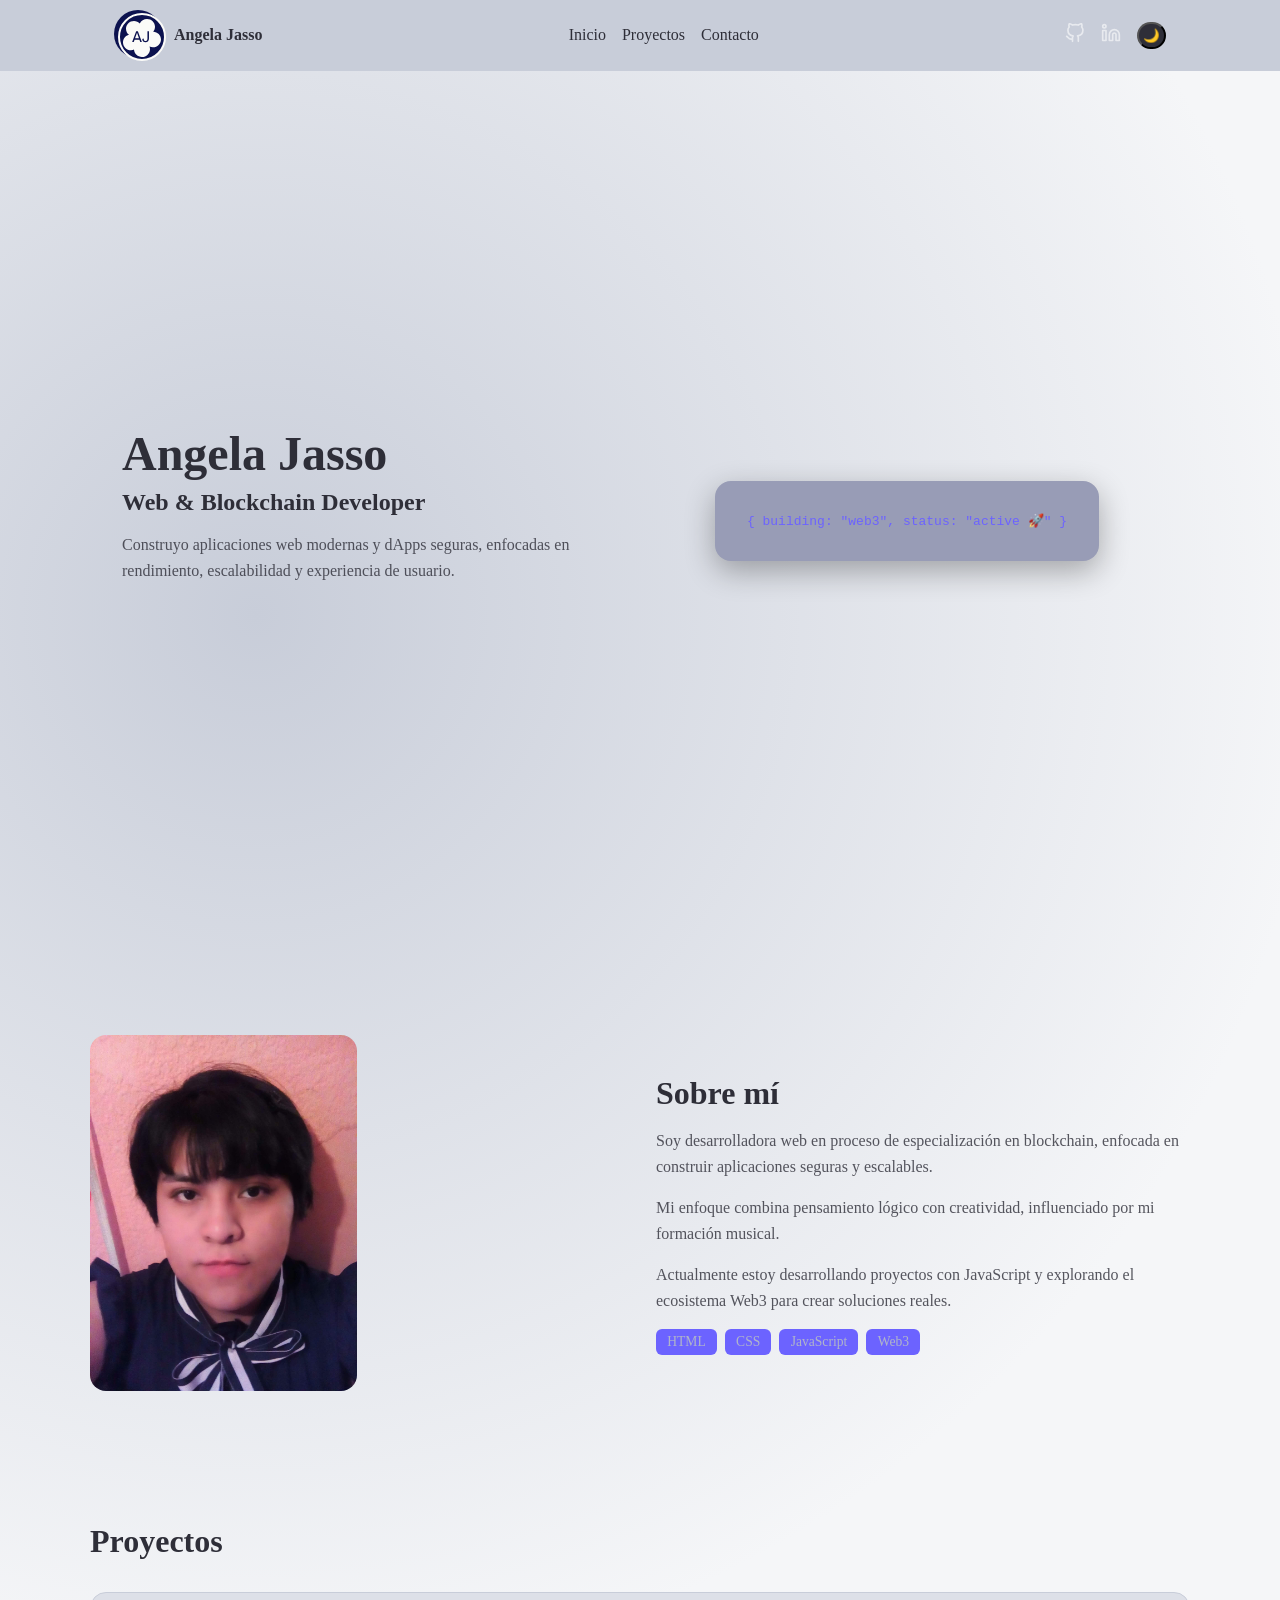
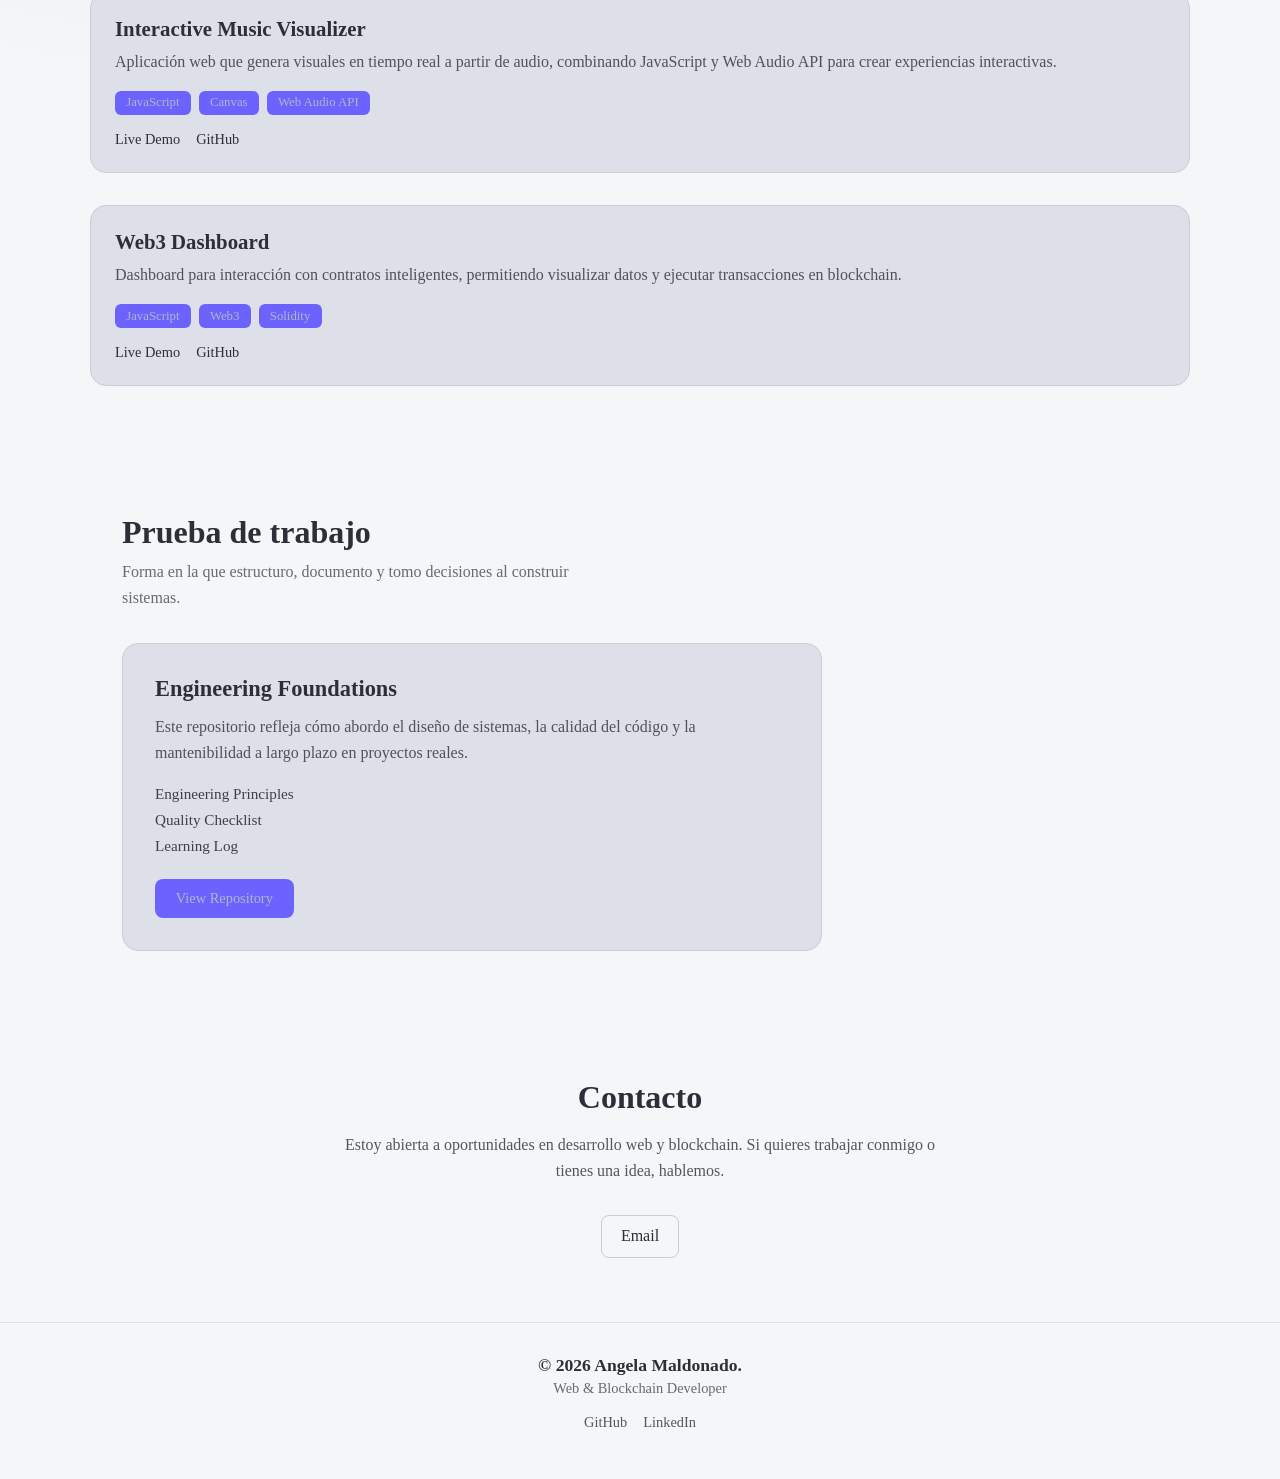
==== index.html @ 8ff46e89 "feat: add color palette, semantic tokens and dark mode support" ====
<!doctype html>
<html lang="es">
  <head>
    <meta charset="UTF-8" />
    <meta name="viewport" content="width=device-width, initial-scale=1.0" />

    <!-- Primary SEO -->
    <title>Angela Jasso — Software Developer</title>
    <meta
      name="description"
      content="Angela Jasso is a Software Developer focused on scalable systems, clean architecture, and maintainable web applications."
    />
    <meta name="author" content="Angela Jasso" />
    <meta name="robots" content="index, follow" />

    <!-- Open Graph -->
    <meta property="og:type" content="website" />
    <meta property="og:title" content="Angela Jasso — Software Developer" />
    <meta
      property="og:description"
      content="Building scalable digital infrastructure with architectural precision."
    />
    <meta property="og:image" content="./assets/preview.png" />

    <link
      rel="icon"
      type="image/svg+xml"
      href="./assets/images/logos/logo.svg"
    />

    <link rel="stylesheet" href="./assets/css/main.css" />
  </head>

  <body>
    <!-- <a href="#main-content" class="skip-link">
      Saltar al contenido principal
    </a> -->

    <header class="navbar">
      <div class="container navbar__content">
        <!-- Logo -->
        <div class="navbar__logo">
          <a href="/" aria-label="Homepage">
            <img src="./assets/images/logos/logo.svg" alt="Angela Jasso logo" />
            <span>Angela Jasso</span>
          </a>
        </div>

        <!-- Button -->
        <!-- <button
          class="menu-toggle"
          id="menu-toggle"
          aria-label="Abrir menú de navegación"
          aria-expanded="false"
          aria-controls="main-menu"
        >
          ☰
        </button> -->

        <!-- Navegation -->
        <nav id="main-menu" class="navbar__nav" aria-label="Main navigation">
          <ul class="navbar__list">
            <li><a href="/">Inicio</a></li>
            <li><a href="#projects">Proyectos</a></li>
            <li><a href="#contact">Contacto</a></li>
          </ul>
        </nav>

        <!-- Actions -->
        <div class="navbar__actions">
          <a
            href="https://github.com/angelajasso/"
            aria-label="Visitar perfil de GitHub de Angela Jasso"
            class="navbar__icon"
          >
            <img src="./assets/images/icons/github.svg" alt="GitHub" />
          </a>
          <a
            href="https://www.linkedin.com/in/angelajasso/"
            aria-label="Visitar perfil de LinkedIn de Angela Jasso"
            class="navbar__icon"
          >
            <img src="./assets/images/icons/linkedin.svg" alt="LinkedIn" />
          </a>
          <button
            class="navbar__toggle"
            id="toggle-theme"
            aria-label="Cambiar tema"
            aria-pressed="false"
          >
            <span class="toggle__icon">🌙</span>
          </button>
        </div>
      </div>
    </header>

    <main id="main-content">
      <!-- Hero -->
      <section class="hero container">
        <div class="hero__container">
          <!-- IZQUIERDA -->
          <div class="hero__content">
            <h1 class="hero__name">Angela Jasso</h1>

            <h2 class="hero__title">Web & Blockchain Developer</h2>

            <p class="hero__description">
              Construyo aplicaciones web modernas y dApps seguras, enfocadas en
              rendimiento, escalabilidad y experiencia de usuario.
            </p>
          </div>

          <!-- DERECHA -->
          <div class="hero__visual">
            <div class="hero__card">
              <p class="hero__code">
                { building: "web3", status: "active 🚀" }
              </p>
            </div>
          </div>
        </div>
      </section>

      <section class="about" id="about">
        <div class="about__container">
          <!-- FOTO -->
          <div class="about__image">
            <img
              src="./assets/images/profile/perfil.jpg"
              alt="Angela Maldonado"
            />
          </div>

          <!-- CONTENIDO -->
          <div class="about__content">
            <h2 class="about__title">Sobre mí</h2>

            <p class="about__text">
              Soy desarrolladora web en proceso de especialización en
              blockchain, enfocada en construir aplicaciones seguras y
              escalables.
            </p>

            <p class="about__text">
              Mi enfoque combina pensamiento lógico con creatividad,
              influenciado por mi formación musical.
            </p>

            <p class="about__text">
              Actualmente estoy desarrollando proyectos con JavaScript y
              explorando el ecosistema Web3 para crear soluciones reales.
            </p>

            <div class="about__skills">
              <span>HTML</span>
              <span>CSS</span>
              <span>JavaScript</span>
              <span>Web3</span>
            </div>
          </div>
        </div>
      </section>

      <section class="projects" id="projects">
        <div class="projects__container">
          <h2 class="projects__title">Proyectos</h2>

          <div class="projects__grid">
            <!-- PROYECTO 1 -->
            <article class="project">
              <div class="project__content">
                <h3 class="project__name">Interactive Music Visualizer</h3>

                <p class="project__description">
                  Aplicación web que genera visuales en tiempo real a partir de
                  audio, combinando JavaScript y Web Audio API para crear
                  experiencias interactivas.
                </p>

                <div class="project__tech">
                  <span>JavaScript</span>
                  <span>Canvas</span>
                  <span>Web Audio API</span>
                </div>

                <div class="project__links">
                  <a href="#" class="project__link">Live Demo</a>
                  <a href="#" class="project__link">GitHub</a>
                </div>
              </div>
            </article>

            <!-- PROYECTO 2 -->
            <article class="project">
              <div class="project__content">
                <h3 class="project__name">Web3 Dashboard</h3>

                <p class="project__description">
                  Dashboard para interacción con contratos inteligentes,
                  permitiendo visualizar datos y ejecutar transacciones en
                  blockchain.
                </p>

                <div class="project__tech">
                  <span>JavaScript</span>
                  <span>Web3</span>
                  <span>Solidity</span>
                </div>

                <div class="project__links">
                  <a href="#" class="project__link">Live Demo</a>
                  <a href="#" class="project__link">GitHub</a>
                </div>
              </div>
            </article>
          </div>
        </div>
      </section>

      <section class="proof container">
        <header>
          <h2>Prueba de trabajo</h2>

          <p>
            Forma en la que estructuro, documento y tomo decisiones al construir
            sistemas.
          </p>
        </header>

        <article class="proof-card">
          <h3>Engineering Foundations</h3>

          <p>
            Este repositorio refleja cómo abordo el diseño de sistemas, la
            calidad del código y la mantenibilidad a largo plazo en proyectos
            reales.
          </p>

          <ul>
            <li>Engineering Principles</li>
            <li>Quality Checklist</li>
            <li>Learning Log</li>
          </ul>

          <div class="proof-links">
            <a href="https://github.com/tu-repo" class="btn">View Repository</a>
          </div>
        </article>
      </section>
      <section class="contact" id="contact">
        <div class="contact__container">
          <h2 class="contact__title">Contacto</h2>

          <p class="contact__text">
            Estoy abierta a oportunidades en desarrollo web y blockchain. Si
            quieres trabajar conmigo o tienes una idea, hablemos.
          </p>

          <div class="contact__links">
            <a href="mailto:tuemail@email.com" class="contact__link"> Email </a>
          </div>
        </div>
      </section>
    </main>

    <footer id="footer" class="footer">
      <div class="container footer__container">
        <!-- Branding -->
        <div class="footer-brand">
          <p class="footer__brand">© 2026 Angela Maldonado.</p>

          <p class="footer__text">Web & Blockchain Developer</p>
        </div>

        <!-- Navigation -->
        <nav aria-label="Footer navigation" class="footer-nav">
          <ul class="footer__links">
            <li>
              <a href="https://github.com/angelajasso/ " class="footer__link"
                >GitHub</a
              >
            </li>
            <li>
              <a
                href="https://www.linkedin.com/in/angelajasso/"
                class="footer__link"
                >LinkedIn</a
              >
            </li>
          </ul>
        </nav>
      </div>
    </footer>
    <script src="./assets/js/main.js"></script>
  </body>
</html>
---- assets/css/main.css ----
@import "./tokens.css";
@import "./reset.css";
@import "./base.css";
@import "./layout.css";
@import "./utilities.css";

@import "./components/navbar.css";
@import "./components/button.css";
@import "./components/project-card.css";
@import "./components/hero.css";
@import "./components/about.css";
@import "./components/proof.css";
@import "./components/contact.css";
@import "./components/footer.css";
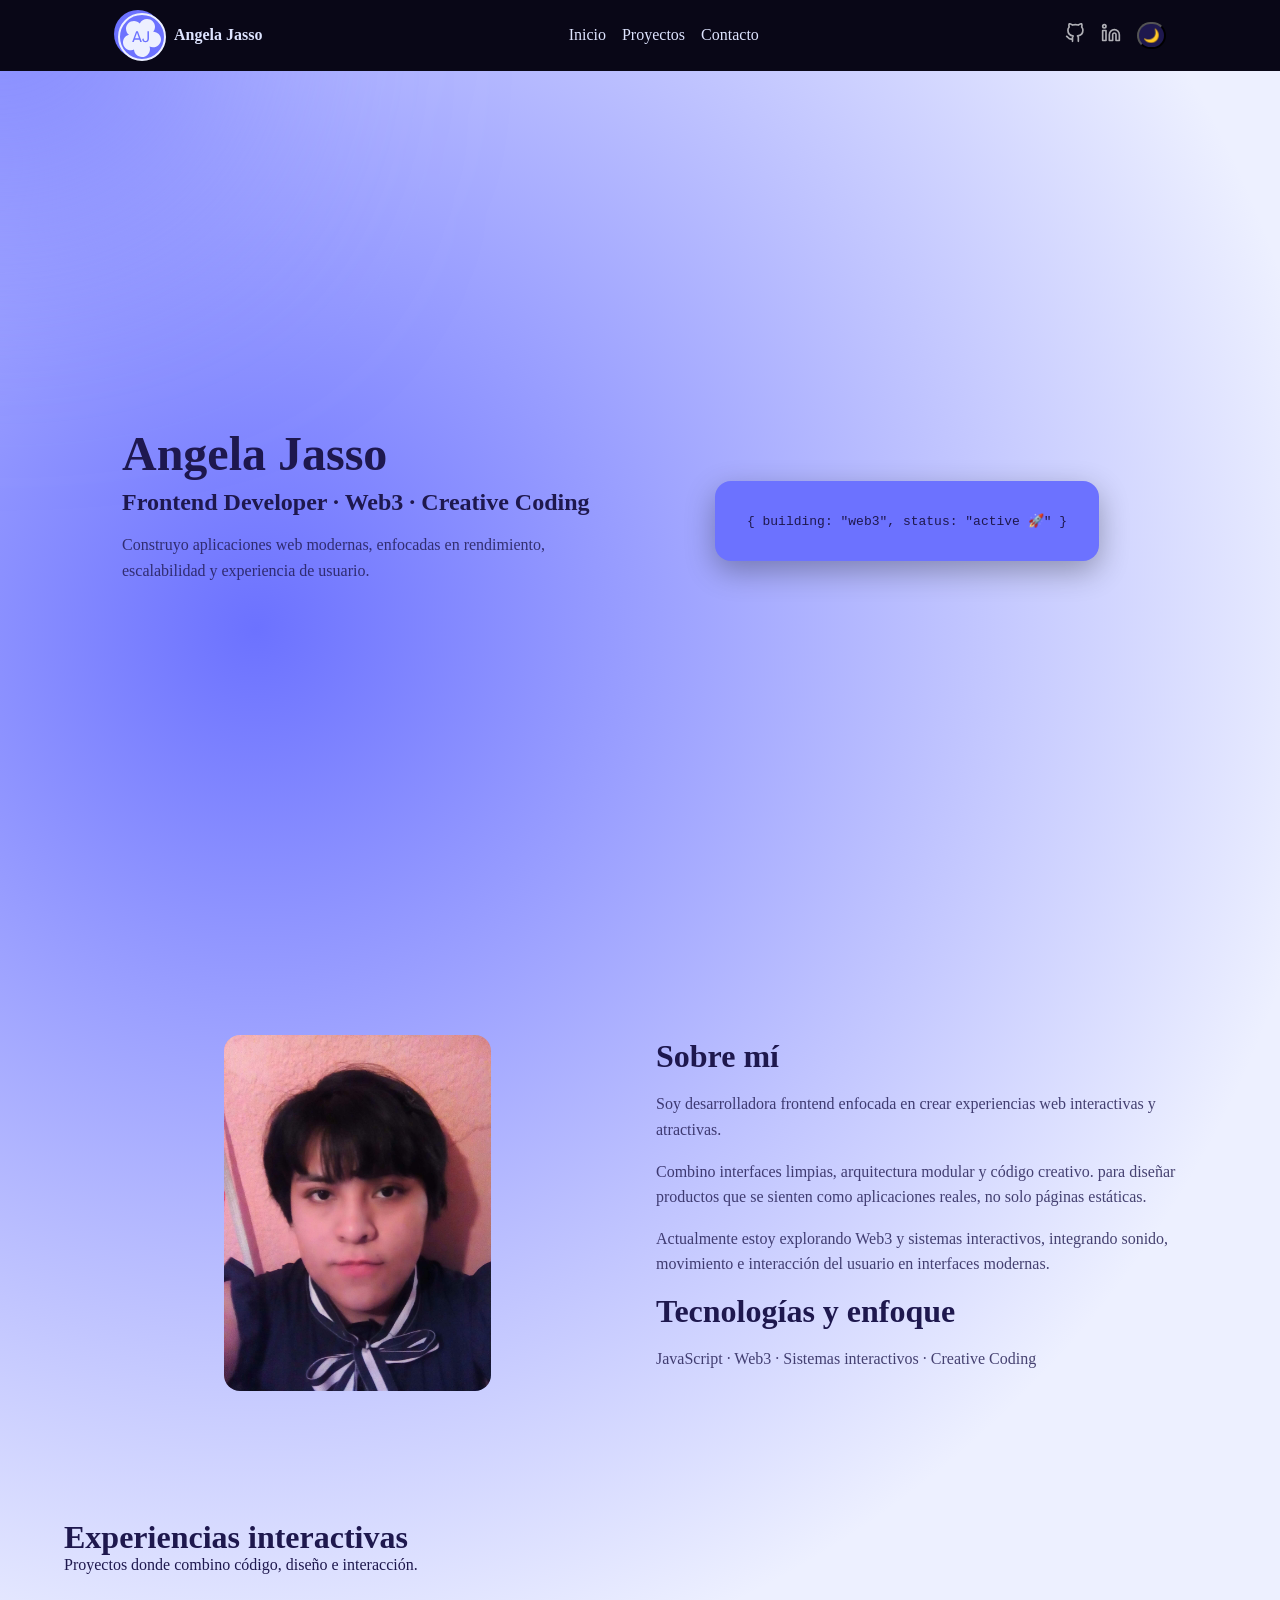
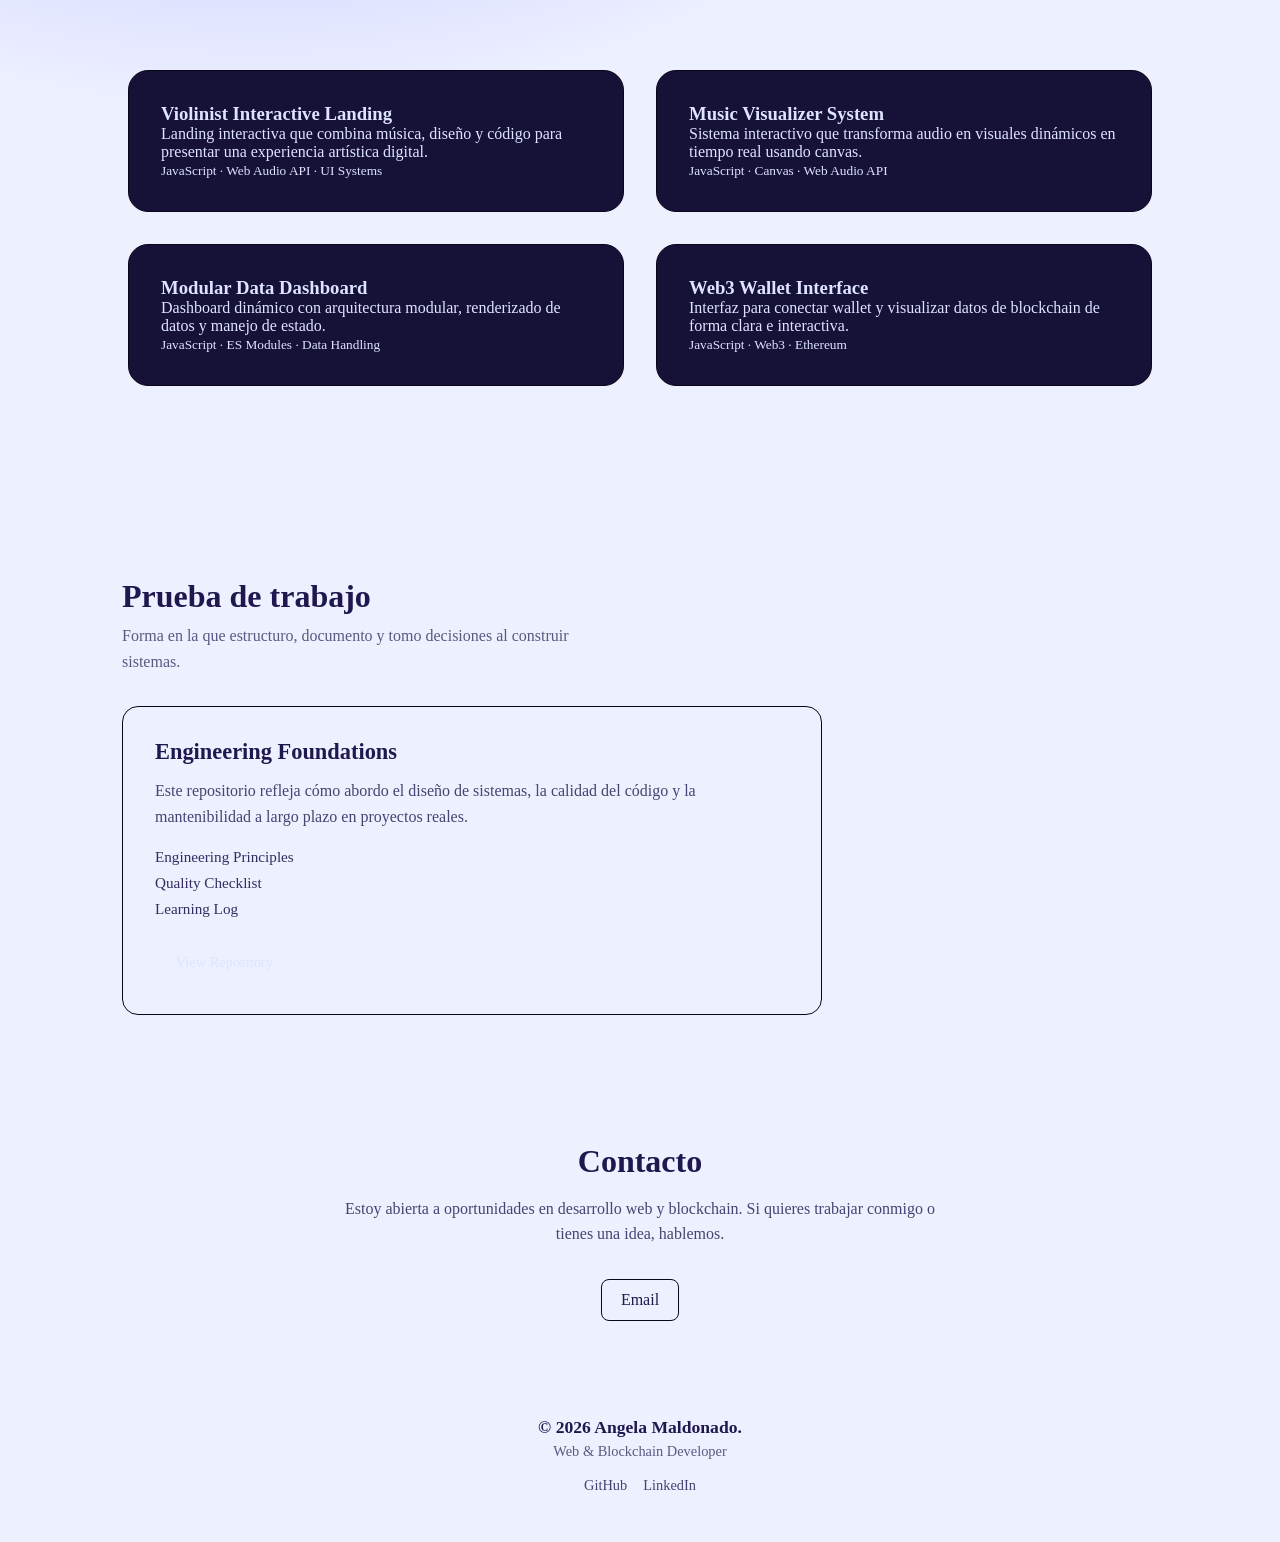
==== commit 20ec9e2d: "feat: enhance landing with animations, theme persistence and deploy-ready setup" ====
--- a/index.html
+++ b/index.html
@@ -32,10 +32,6 @@
   </head>
 
   <body>
-    <!-- <a href="#main-content" class="skip-link">
-      Saltar al contenido principal
-    </a> -->
-
     <header class="navbar">
       <div class="container navbar__content">
         <!-- Logo -->
@@ -45,17 +41,6 @@
             <span>Angela Jasso</span>
           </a>
         </div>
-
-        <!-- Button -->
-        <!-- <button
-          class="menu-toggle"
-          id="menu-toggle"
-          aria-label="Abrir menú de navegación"
-          aria-expanded="false"
-          aria-controls="main-menu"
-        >
-          ☰
-        </button> -->
 
         <!-- Navegation -->
         <nav id="main-menu" class="navbar__nav" aria-label="Main navigation">
@@ -102,11 +87,13 @@
           <div class="hero__content">
             <h1 class="hero__name">Angela Jasso</h1>
 
-            <h2 class="hero__title">Web & Blockchain Developer</h2>
+            <h2 class="hero__title">
+              Frontend Developer · Web3 · Creative Coding
+            </h2>
 
             <p class="hero__description">
-              Construyo aplicaciones web modernas y dApps seguras, enfocadas en
-              rendimiento, escalabilidad y experiencia de usuario.
+              Construyo aplicaciones web modernas, enfocadas en rendimiento,
+              escalabilidad y experiencia de usuario.
             </p>
           </div>
 
@@ -134,88 +121,39 @@
           <!-- CONTENIDO -->
           <div class="about__content">
             <h2 class="about__title">Sobre mí</h2>
-
             <p class="about__text">
-              Soy desarrolladora web en proceso de especialización en
-              blockchain, enfocada en construir aplicaciones seguras y
-              escalables.
+              Soy desarrolladora frontend enfocada en crear experiencias web
+              interactivas y atractivas.
             </p>
 
             <p class="about__text">
-              Mi enfoque combina pensamiento lógico con creatividad,
-              influenciado por mi formación musical.
+              Combino interfaces limpias, arquitectura modular y código
+              creativo. para diseñar productos que se sienten como aplicaciones
+              reales, no solo páginas estáticas.
             </p>
 
             <p class="about__text">
-              Actualmente estoy desarrollando proyectos con JavaScript y
-              explorando el ecosistema Web3 para crear soluciones reales.
-            </p>
-
-            <div class="about__skills">
-              <span>HTML</span>
-              <span>CSS</span>
-              <span>JavaScript</span>
-              <span>Web3</span>
-            </div>
-          </div>
-        </div>
-      </section>
-
-      <section class="projects" id="projects">
-        <div class="projects__container">
-          <h2 class="projects__title">Proyectos</h2>
-
-          <div class="projects__grid">
-            <!-- PROYECTO 1 -->
-            <article class="project">
-              <div class="project__content">
-                <h3 class="project__name">Interactive Music Visualizer</h3>
-
-                <p class="project__description">
-                  Aplicación web que genera visuales en tiempo real a partir de
-                  audio, combinando JavaScript y Web Audio API para crear
-                  experiencias interactivas.
-                </p>
-
-                <div class="project__tech">
-                  <span>JavaScript</span>
-                  <span>Canvas</span>
-                  <span>Web Audio API</span>
-                </div>
-
-                <div class="project__links">
-                  <a href="#" class="project__link">Live Demo</a>
-                  <a href="#" class="project__link">GitHub</a>
-                </div>
-              </div>
-            </article>
-
-            <!-- PROYECTO 2 -->
-            <article class="project">
-              <div class="project__content">
-                <h3 class="project__name">Web3 Dashboard</h3>
-
-                <p class="project__description">
-                  Dashboard para interacción con contratos inteligentes,
-                  permitiendo visualizar datos y ejecutar transacciones en
-                  blockchain.
-                </p>
-
-                <div class="project__tech">
-                  <span>JavaScript</span>
-                  <span>Web3</span>
-                  <span>Solidity</span>
-                </div>
-
-                <div class="project__links">
-                  <a href="#" class="project__link">Live Demo</a>
-                  <a href="#" class="project__link">GitHub</a>
-                </div>
-              </div>
-            </article>
-          </div>
-        </div>
-      </section>
+              Actualmente estoy explorando Web3 y sistemas interactivos,
+              integrando sonido, movimiento e interacción del usuario en
+              interfaces modernas.
+            </p>
+
+            <section class="stack">
+              <h2 class="about__title">Tecnologías y enfoque</h2>
+              <p class="about__text">JavaScript · Web3 · Sistemas interactivos · Creative Coding</p>
+          </div>
+        </div>
+      </section>
+
+      <!-- 🧊 PROJECTS -->
+      <section class="projects__container">
+        <div class="projects__header">
+          <h2>Experiencias interactivas</h2>
+          <p>Proyectos donde combino código, diseño e interacción.</p>
+        </div>
+
+        <section class="projects" id="projects"></section>
+        </section>
 
       <section class="proof container">
         <header>
@@ -291,6 +229,6 @@
         </nav>
       </div>
     </footer>
-    <script src="./assets/js/main.js"></script>
+    <script type="module" src="./assets/js/app.js"></script>
   </body>
 </html>
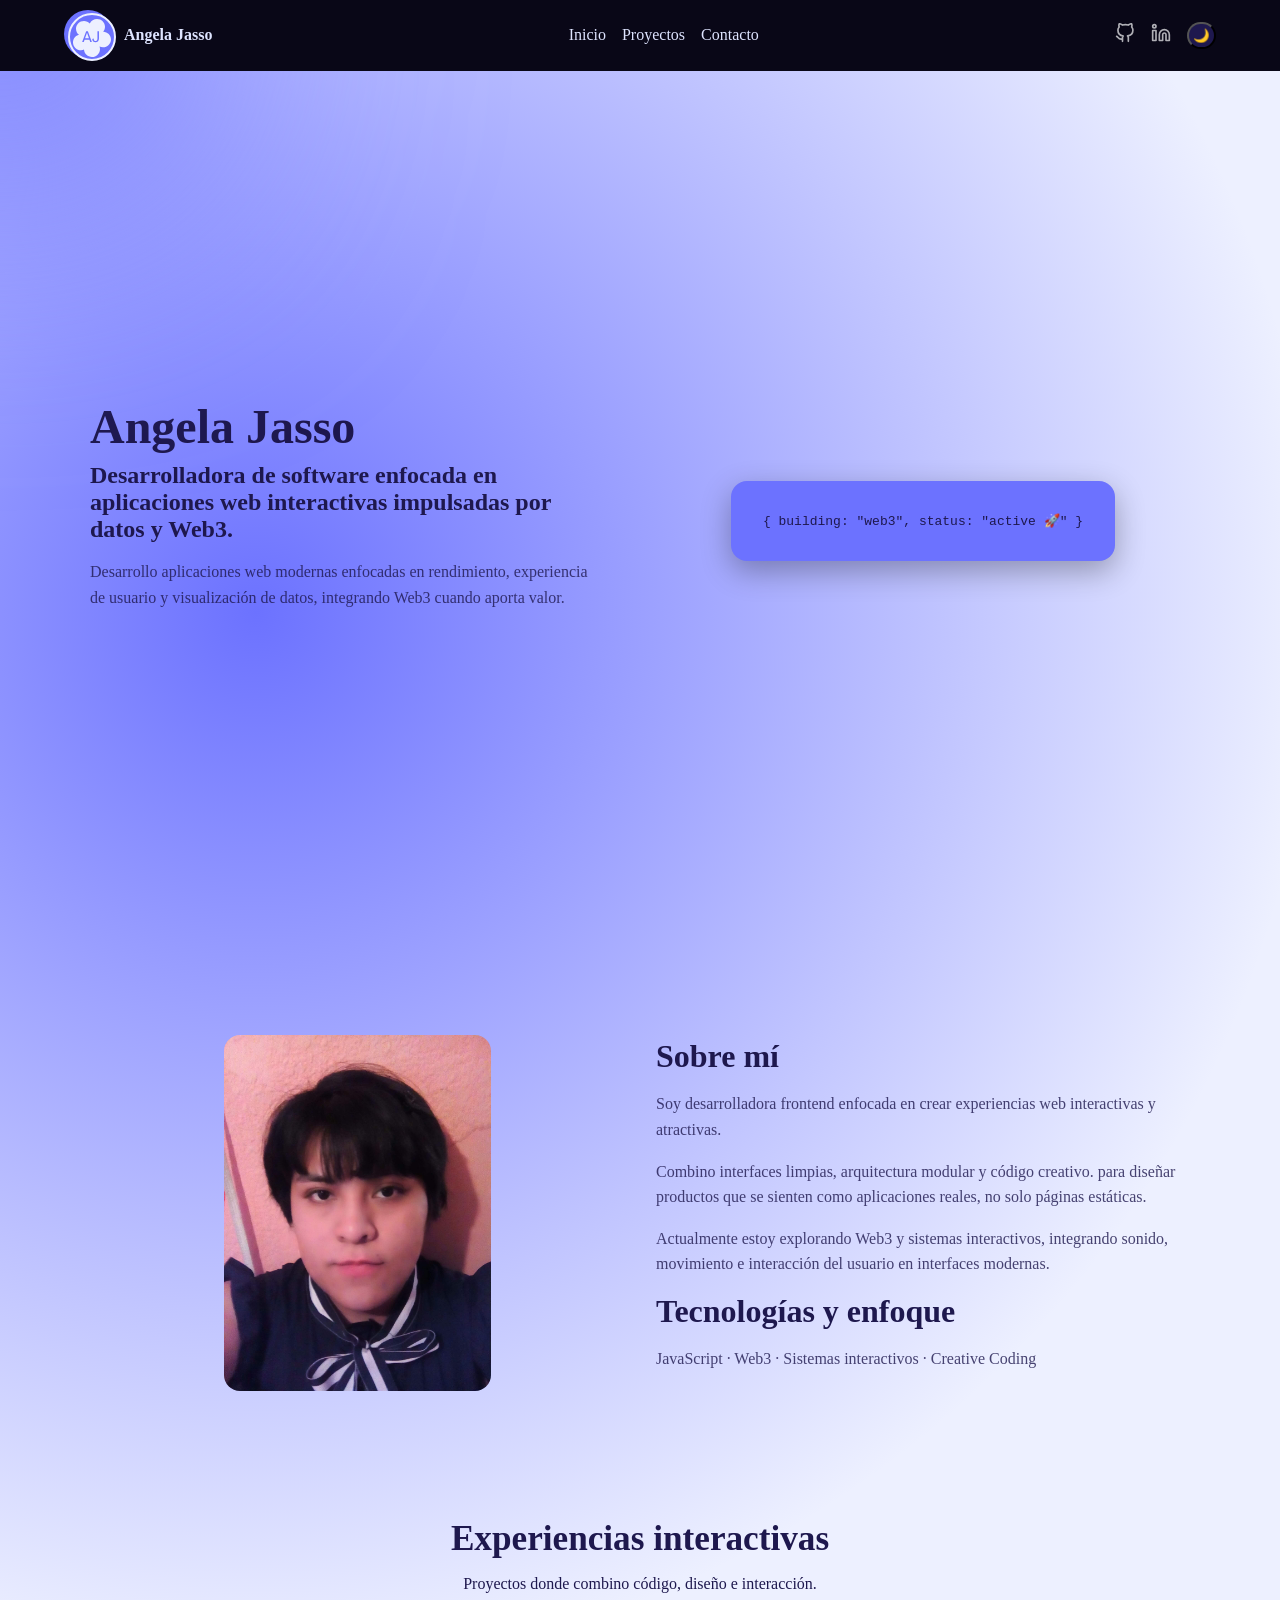
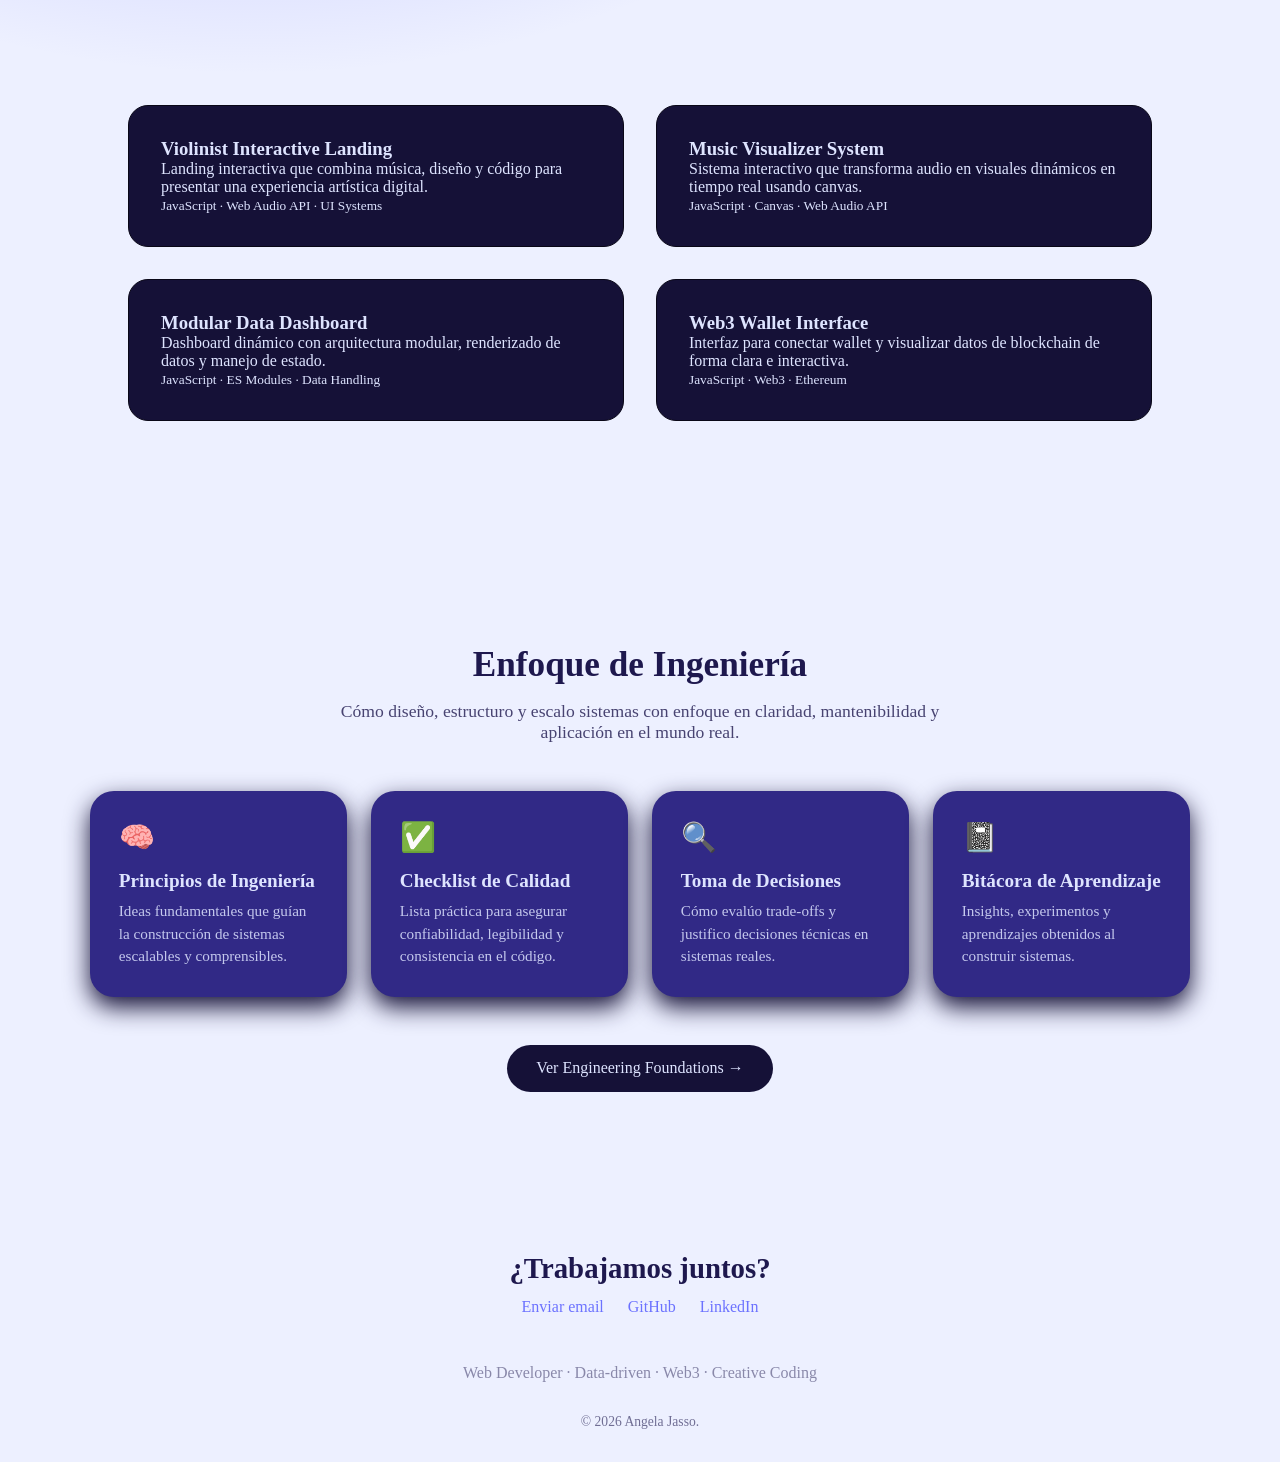
==== commit 22c8a6fd: "feat: update hero content and footer layout" ====
--- a/index.html
+++ b/index.html
@@ -88,12 +88,11 @@
             <h1 class="hero__name">Angela Jasso</h1>
 
             <h2 class="hero__title">
-              Frontend Developer · Web3 · Creative Coding
+              Desarrolladora de software enfocada en aplicaciones web interactivas impulsadas por datos y Web3.
             </h2>
 
             <p class="hero__description">
-              Construyo aplicaciones web modernas, enfocadas en rendimiento,
-              escalabilidad y experiencia de usuario.
+              Desarrollo aplicaciones web modernas enfocadas en rendimiento, experiencia de usuario y visualización de datos, integrando Web3 cuando aporta valor.
             </p>
           </div>
 
@@ -155,62 +154,71 @@
         <section class="projects" id="projects"></section>
         </section>
 
-      <section class="proof container">
-        <header>
-          <h2>Prueba de trabajo</h2>
-
-          <p>
-            Forma en la que estructuro, documento y tomo decisiones al construir
-            sistemas.
-          </p>
-        </header>
-
-        <article class="proof-card">
-          <h3>Engineering Foundations</h3>
-
-          <p>
-            Este repositorio refleja cómo abordo el diseño de sistemas, la
-            calidad del código y la mantenibilidad a largo plazo en proyectos
-            reales.
-          </p>
-
-          <ul>
-            <li>Engineering Principles</li>
-            <li>Quality Checklist</li>
-            <li>Learning Log</li>
-          </ul>
-
-          <div class="proof-links">
-            <a href="https://github.com/tu-repo" class="btn">View Repository</a>
-          </div>
-        </article>
-      </section>
-      <section class="contact" id="contact">
-        <div class="contact__container">
-          <h2 class="contact__title">Contacto</h2>
-
-          <p class="contact__text">
-            Estoy abierta a oportunidades en desarrollo web y blockchain. Si
-            quieres trabajar conmigo o tienes una idea, hablemos.
-          </p>
-
-          <div class="contact__links">
-            <a href="mailto:tuemail@email.com" class="contact__link"> Email </a>
-          </div>
+        <section class="engineering" id="engineering">
+          <div class="engineering__container">
+    
+            <header class="engineering__header">
+              <h2 class="engineering__title">Enfoque de Ingeniería</h2>
+              <p class="engineering__description">
+        Cómo diseño, estructuro y escalo sistemas con enfoque en claridad,
+        mantenibilidad y aplicación en el mundo real.
+              </p>
+            </header>
+
+          <div class="engineering__grid">
+      
+            <a href="https://github.com/#" target="_blank" class="engineering__card">
+            <div class="card__icon">🧠</div>
+              <h3 class="card__title">Principios de Ingeniería</h3>
+              <p class="card__text">
+          Ideas fundamentales que guían la construcción de sistemas escalables y comprensibles.
+              </p>
+            </a>
+
+            <a href="https://github.com/#" target="_blank" class="engineering__card">
+              <div class="card__icon">✅</div>
+                <h3 class="card__title">Checklist de Calidad</h3>
+                <p class="card__text">
+          Lista práctica para asegurar confiabilidad, legibilidad y consistencia en el código.
+                </p>
+            </a>
+
+            <a href="https://github.com/#" target="_blank" class="engineering__card">
+              <div class="card__icon">🔍</div>
+                <h3 class="card__title">Toma de Decisiones</h3>
+                <p class="card__text">
+          Cómo evalúo trade-offs y justifico decisiones técnicas en sistemas reales.
+                </p>
+            </a>
+
+            <a href="https://github.com/#" target="_blank" class="engineering__card">
+              <div class="card__icon">📓</div>
+                <h3 class="card__title">Bitácora de Aprendizaje</h3>
+                <p class="card__text">
+          Insights, experimentos y aprendizajes obtenidos al construir sistemas.
+                </p>
+            </a>
+
+          </div>
+
+          <div class="engineering__cta">
+            <a href="https://github.com/#" target="_blank" class="engineering__button">
+        Ver Engineering Foundations →
+            </a>
+          </div>
+
         </div>
       </section>
     </main>
 
-    <footer id="footer" class="footer">
+    <!-- <footer id="footer" class="footer">
       <div class="container footer__container">
-        <!-- Branding -->
         <div class="footer-brand">
-          <p class="footer__brand">© 2026 Angela Maldonado.</p>
+          <p class="footer__brand">© <span>2026</span> Angela Jasso.</p>
 
           <p class="footer__text">Web & Blockchain Developer</p>
         </div>
 
-        <!-- Navigation -->
         <nav aria-label="Footer navigation" class="footer-nav">
           <ul class="footer__links">
             <li>
@@ -228,7 +236,27 @@
           </ul>
         </nav>
       </div>
-    </footer>
+    </footer> -->
+    <footer class="footer" id="contacto">
+  <div class="footer__container">
+
+    <div class="footer__content">
+      <h3 class="footer__title">¿Trabajamos juntos?</h3>
+
+      <div class="footer__actions">
+        <a href="mailto:tuemail@correo.com" class="footer__link">Enviar email</a>
+        <a href="https://github.com/tuusuario" target="_blank" class="footer__link">GitHub</a>
+        <a href="https://linkedin.com/in/tuusuario" target="_blank" class="footer__link">LinkedIn</a>
+      </div>
+    </div>
+
+    <div class="footer__bottom">
+      <p class="footer__text">Web Developer · Data-driven · Web3 · Creative Coding</p>
+      <p class="footer__brand">© <span>2026</span> Angela Jasso.</p>
+    </div>
+
+  </div>
+</footer>
     <script type="module" src="./assets/js/app.js"></script>
   </body>
 </html>
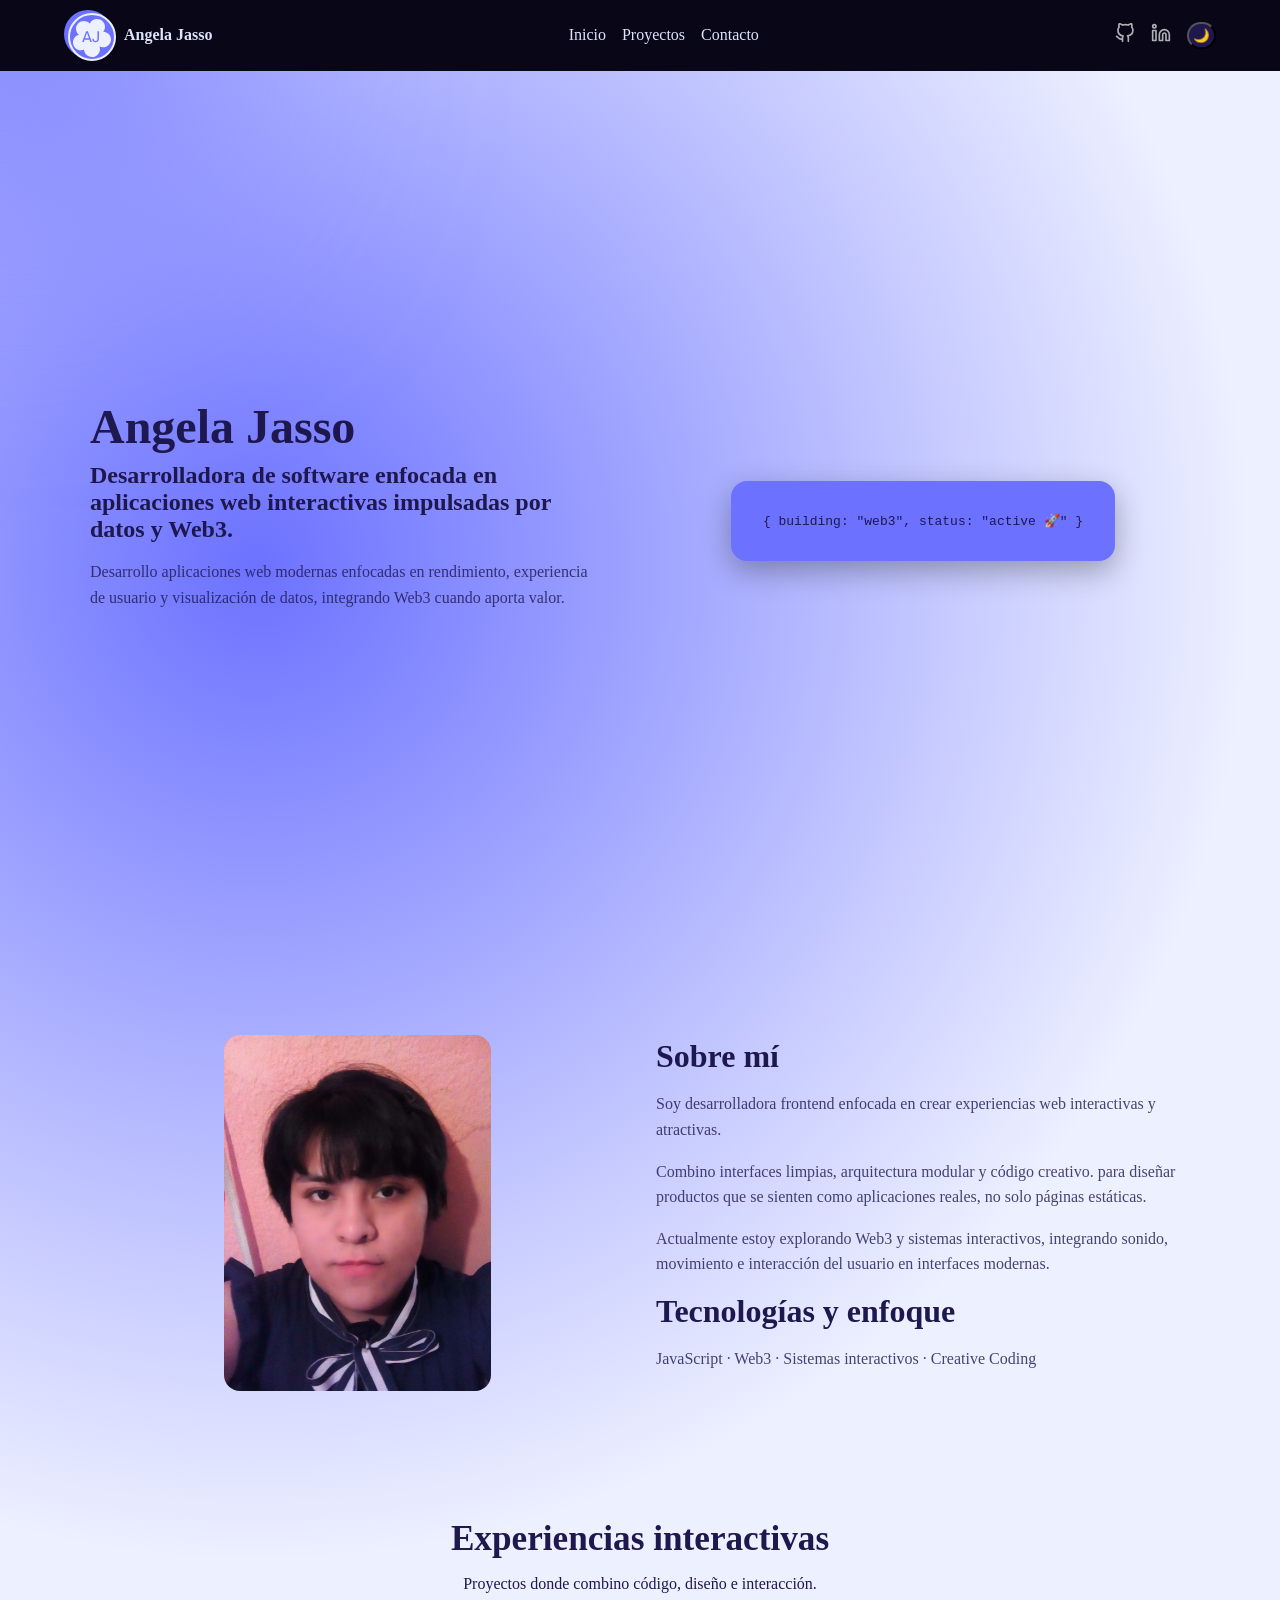
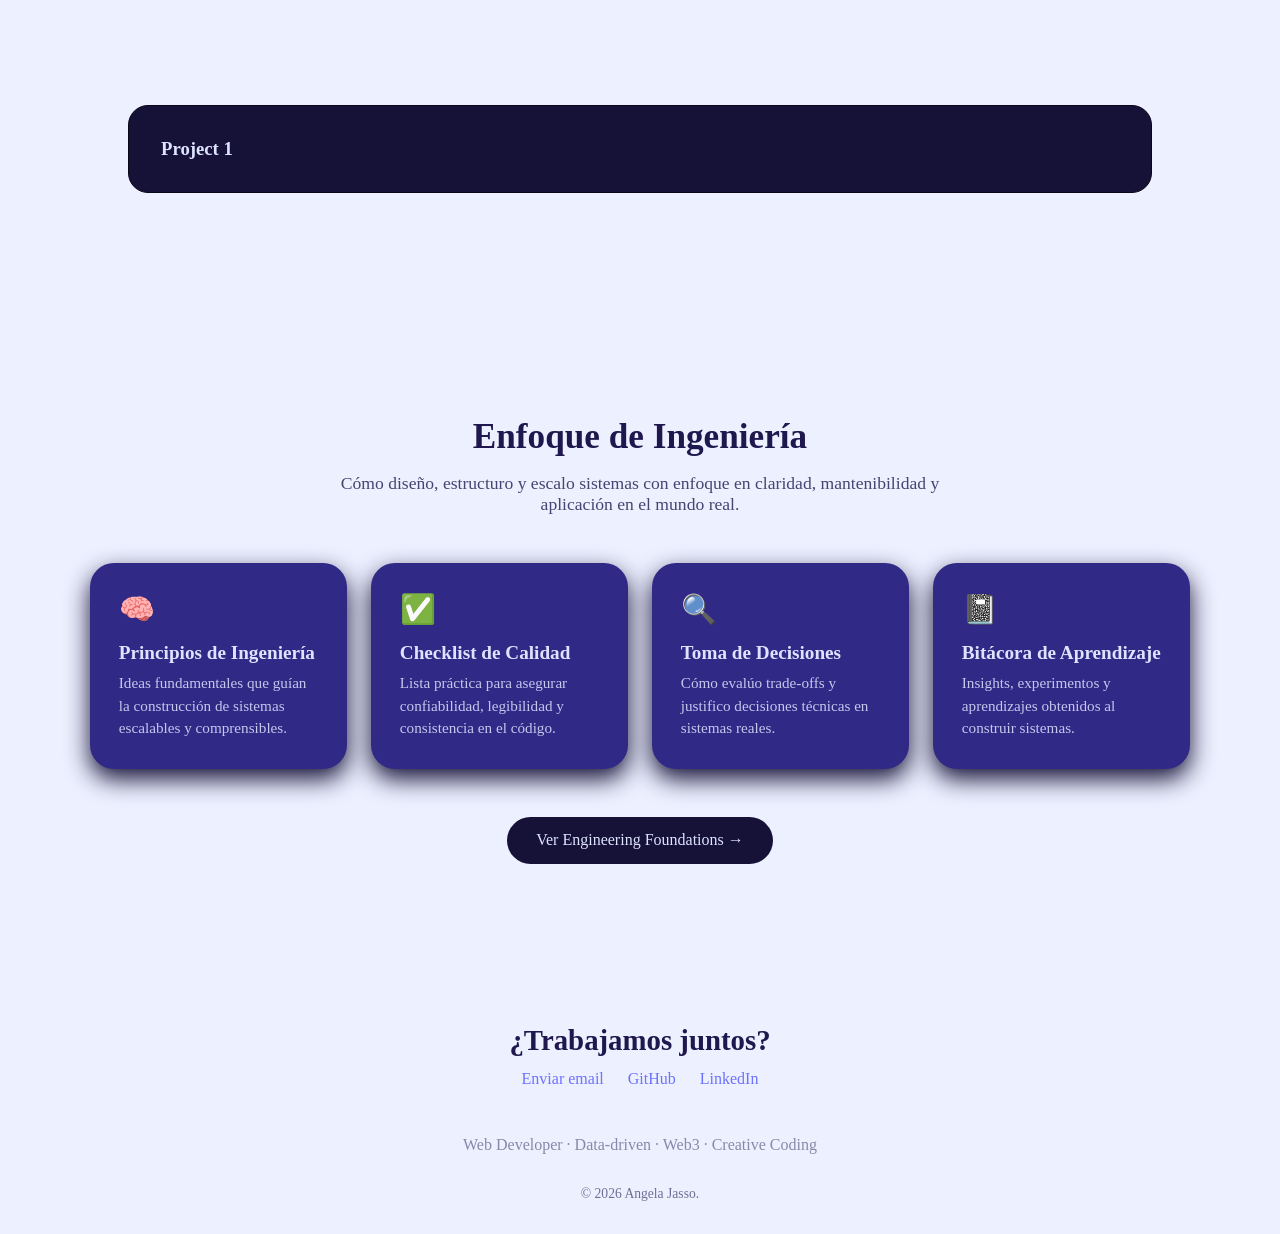
==== commit 27c94ff4: "refactor: modularize app into data, UI and events architecture" ====
--- a/index.html
+++ b/index.html
@@ -211,32 +211,6 @@
       </section>
     </main>
 
-    <!-- <footer id="footer" class="footer">
-      <div class="container footer__container">
-        <div class="footer-brand">
-          <p class="footer__brand">© <span>2026</span> Angela Jasso.</p>
-
-          <p class="footer__text">Web & Blockchain Developer</p>
-        </div>
-
-        <nav aria-label="Footer navigation" class="footer-nav">
-          <ul class="footer__links">
-            <li>
-              <a href="https://github.com/angelajasso/ " class="footer__link"
-                >GitHub</a
-              >
-            </li>
-            <li>
-              <a
-                href="https://www.linkedin.com/in/angelajasso/"
-                class="footer__link"
-                >LinkedIn</a
-              >
-            </li>
-          </ul>
-        </nav>
-      </div>
-    </footer> -->
     <footer class="footer" id="contacto">
   <div class="footer__container">
 
@@ -252,7 +226,7 @@
 
     <div class="footer__bottom">
       <p class="footer__text">Web Developer · Data-driven · Web3 · Creative Coding</p>
-      <p class="footer__brand">© <span>2026</span> Angela Jasso.</p>
+      <p class="footer__brand">© <span id="year"></span> Angela Jasso.</p>
     </div>
 
   </div>
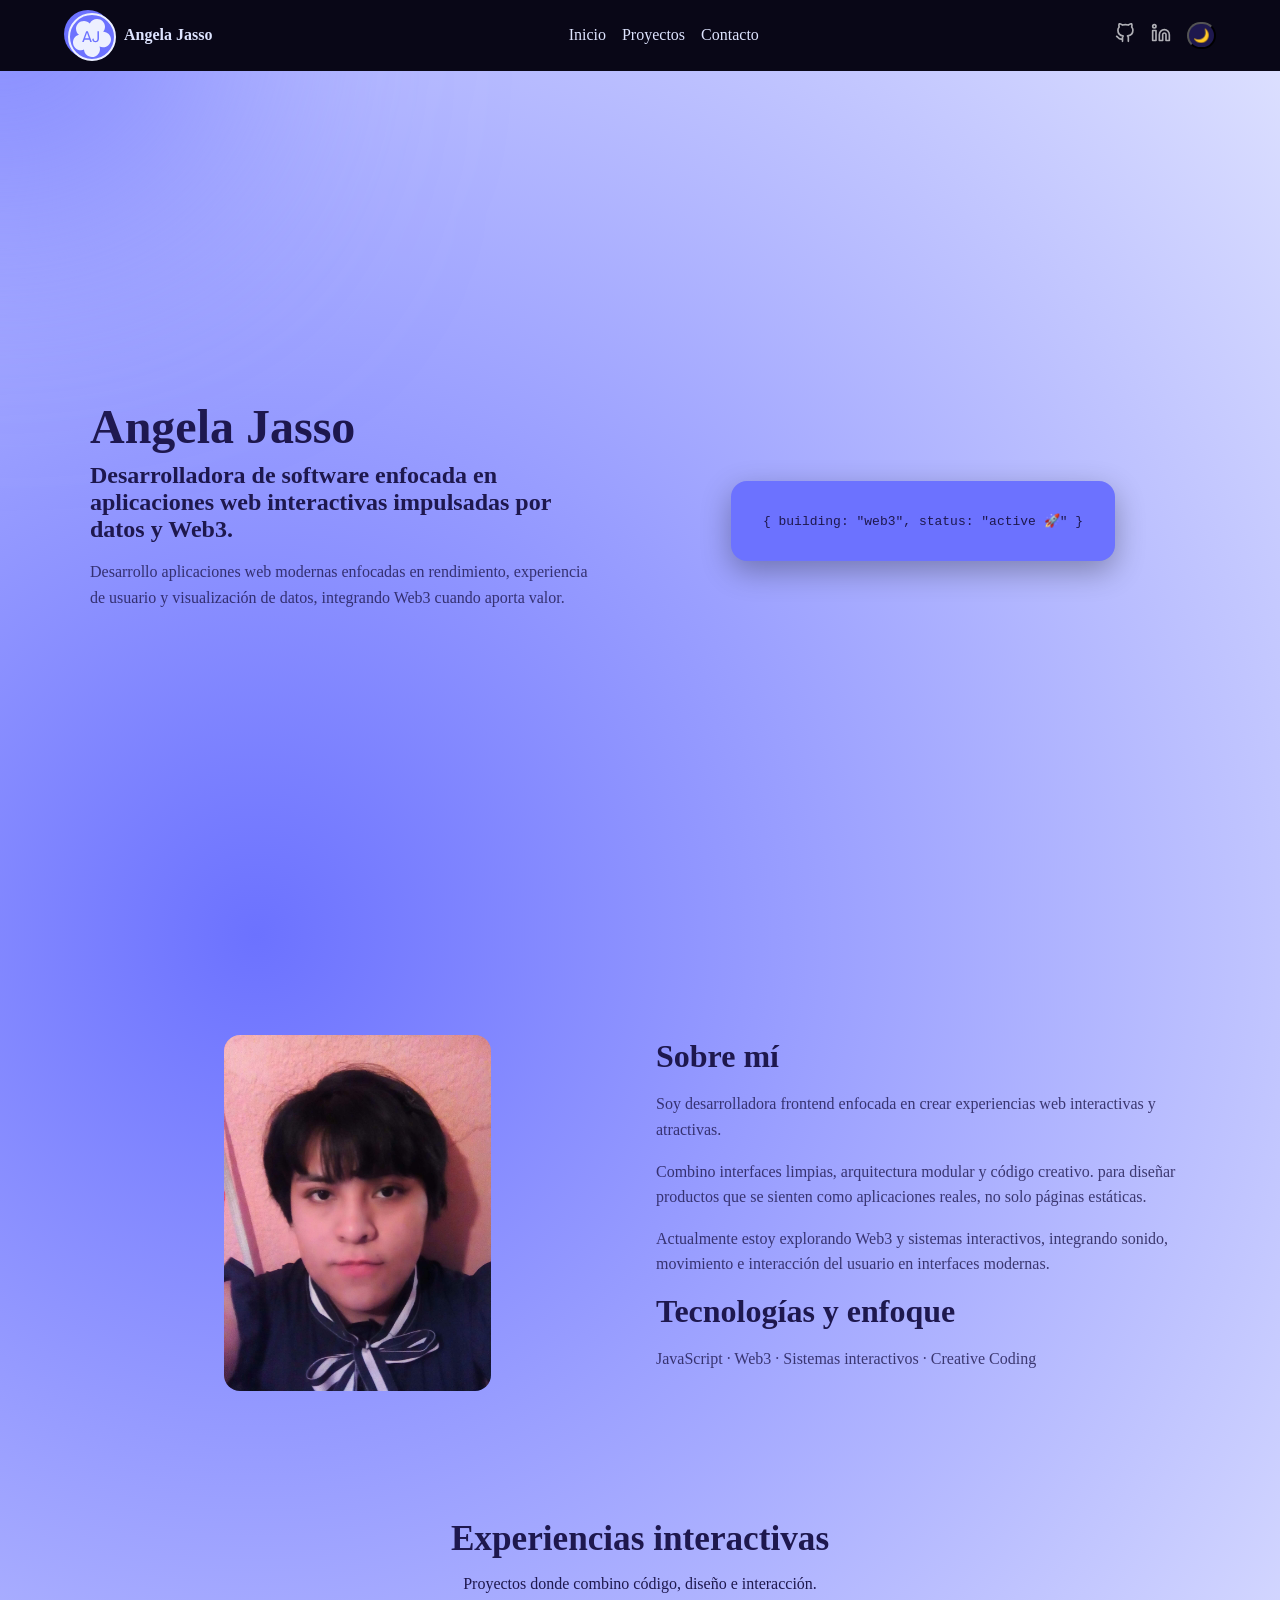
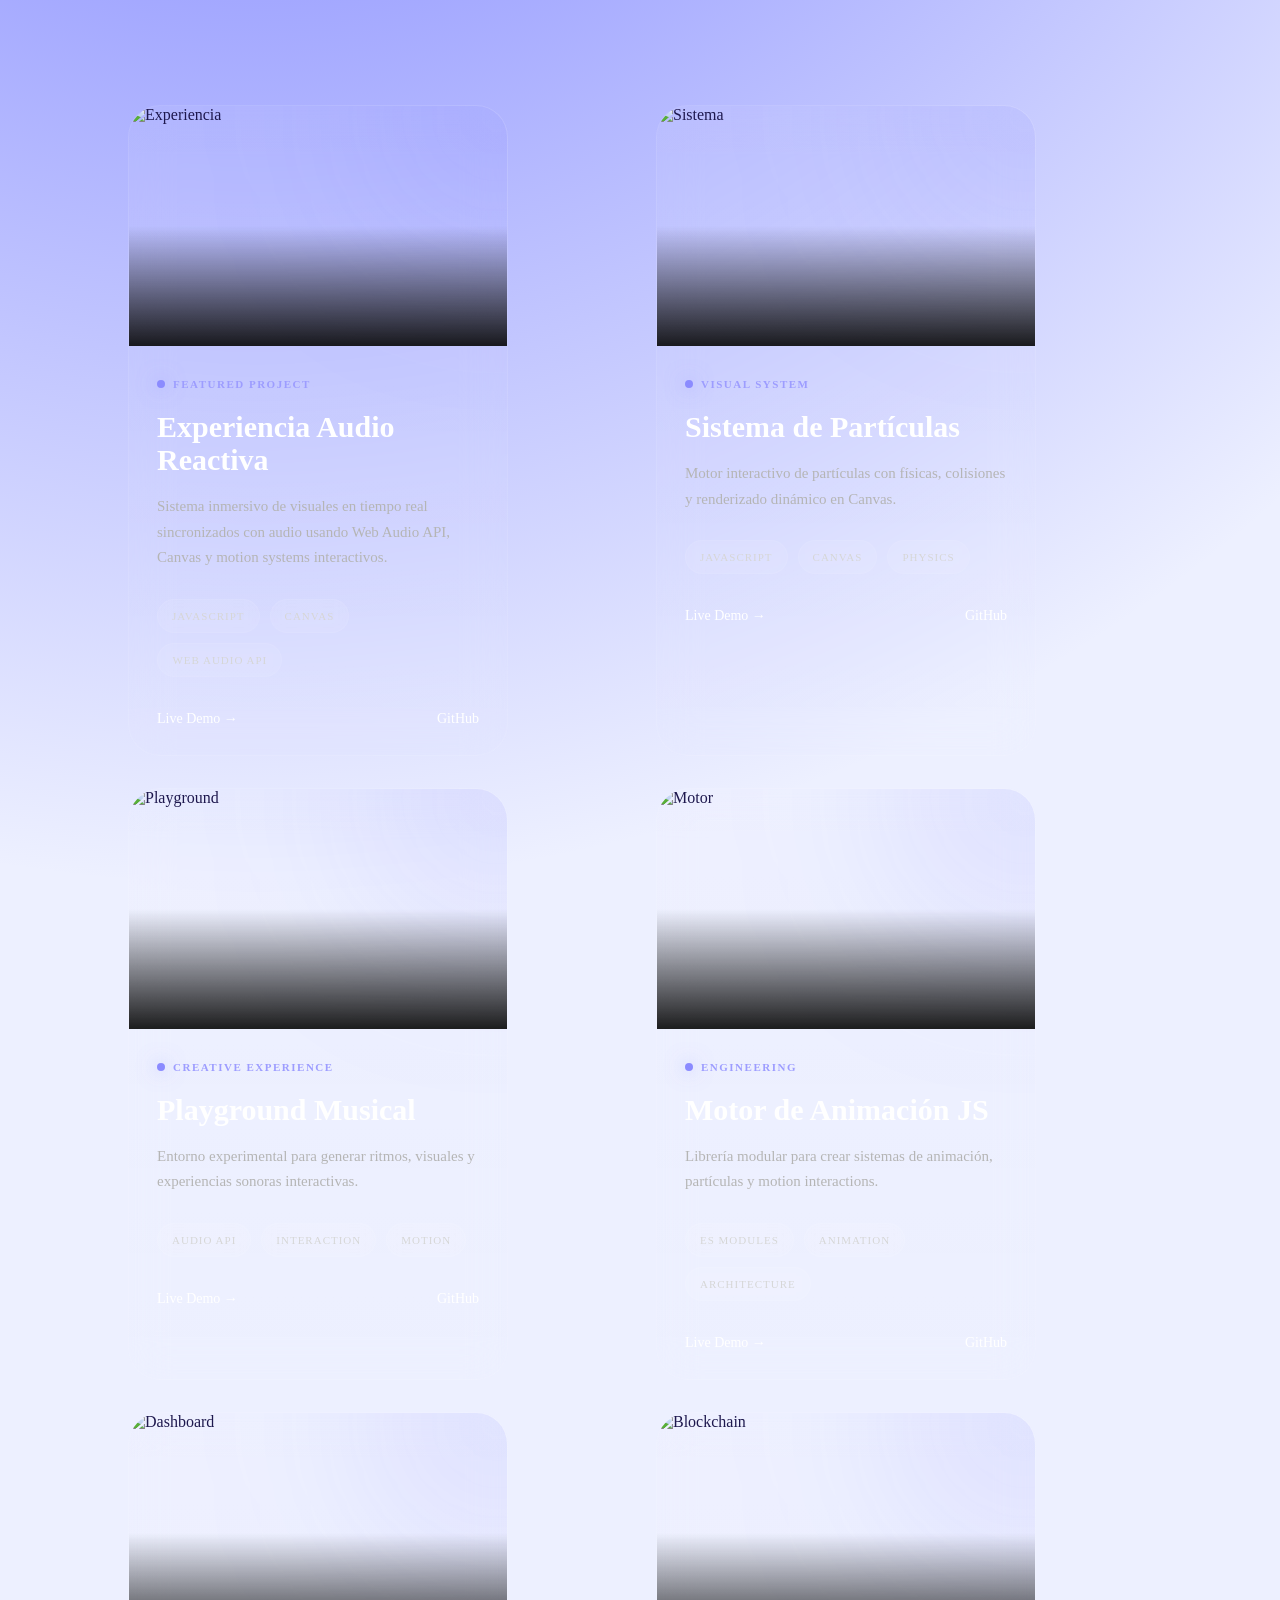
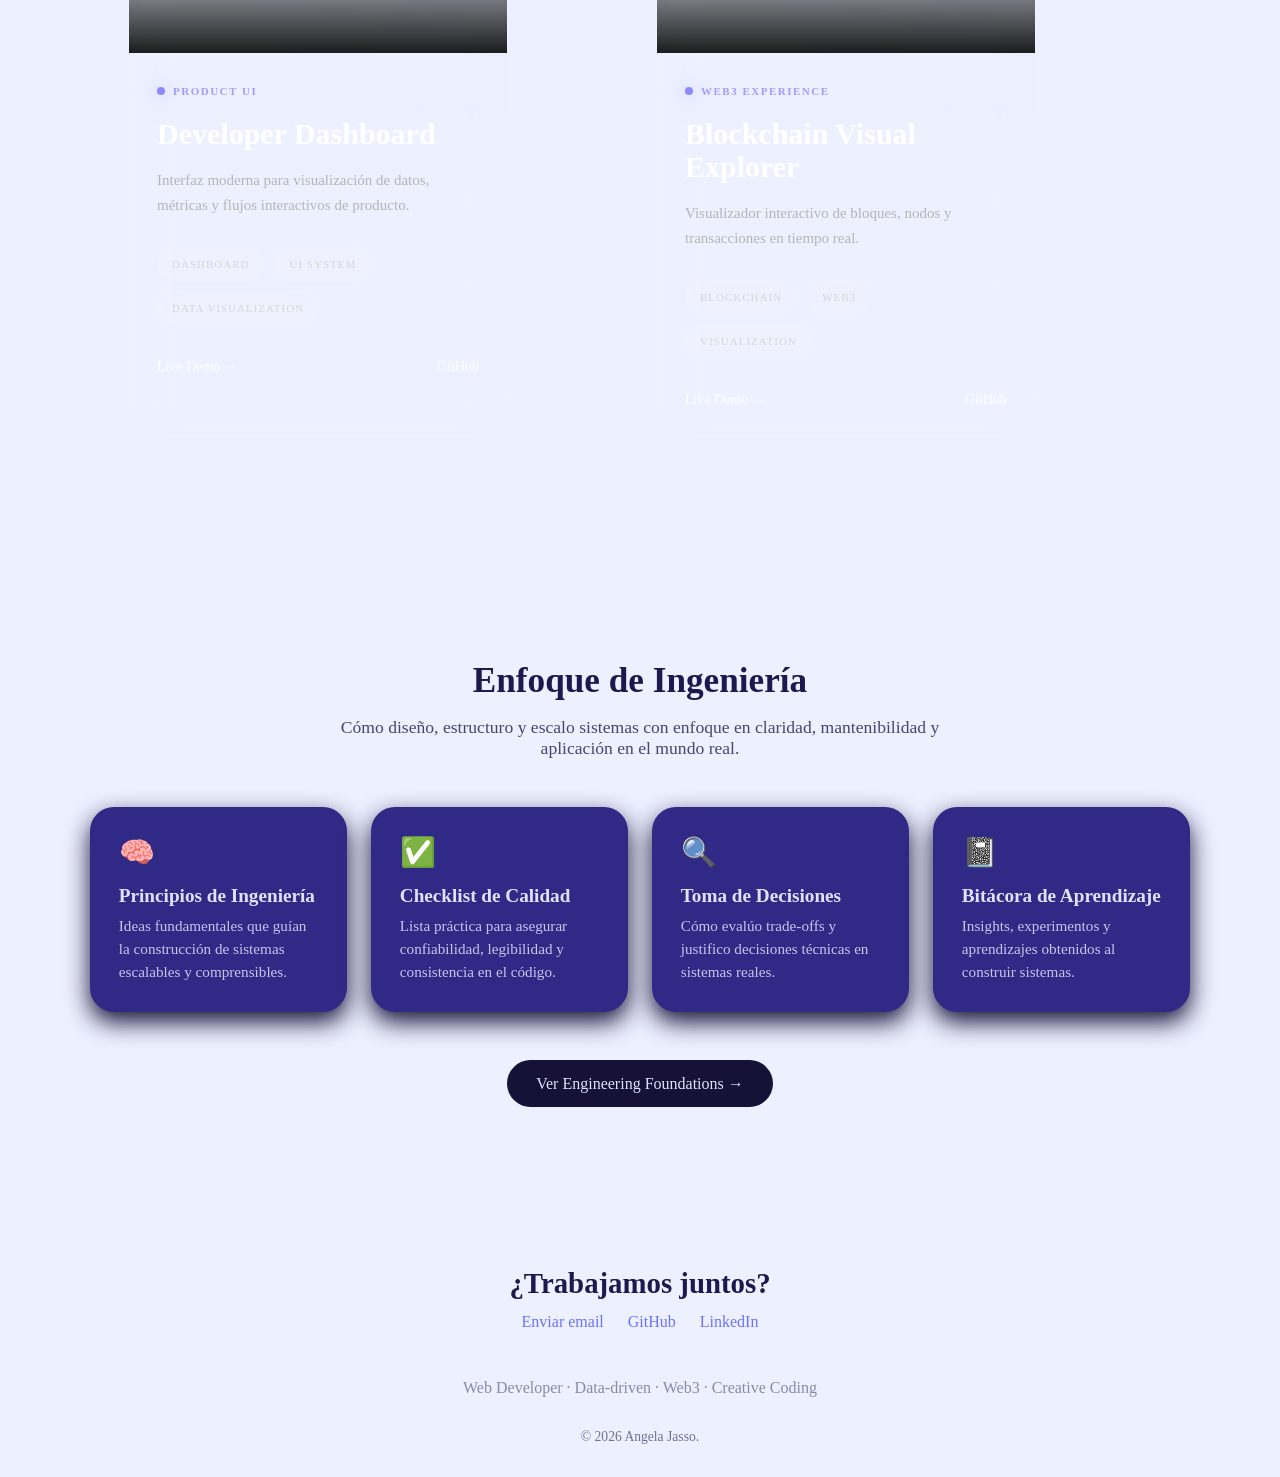
==== commit db91782a: "feat: create premium portfolio project cards" ====
--- a/index.html
+++ b/index.html
@@ -147,8 +147,8 @@
       <!-- 🧊 PROJECTS -->
       <section class="projects__container">
         <div class="projects__header">
-          <h2>Experiencias interactivas</h2>
-          <p>Proyectos donde combino código, diseño e interacción.</p>
+          <h2 >Experiencias interactivas</h2>
+          <p >Proyectos donde combino código, diseño e interacción.</p>
         </div>
 
         <section class="projects" id="projects"></section>
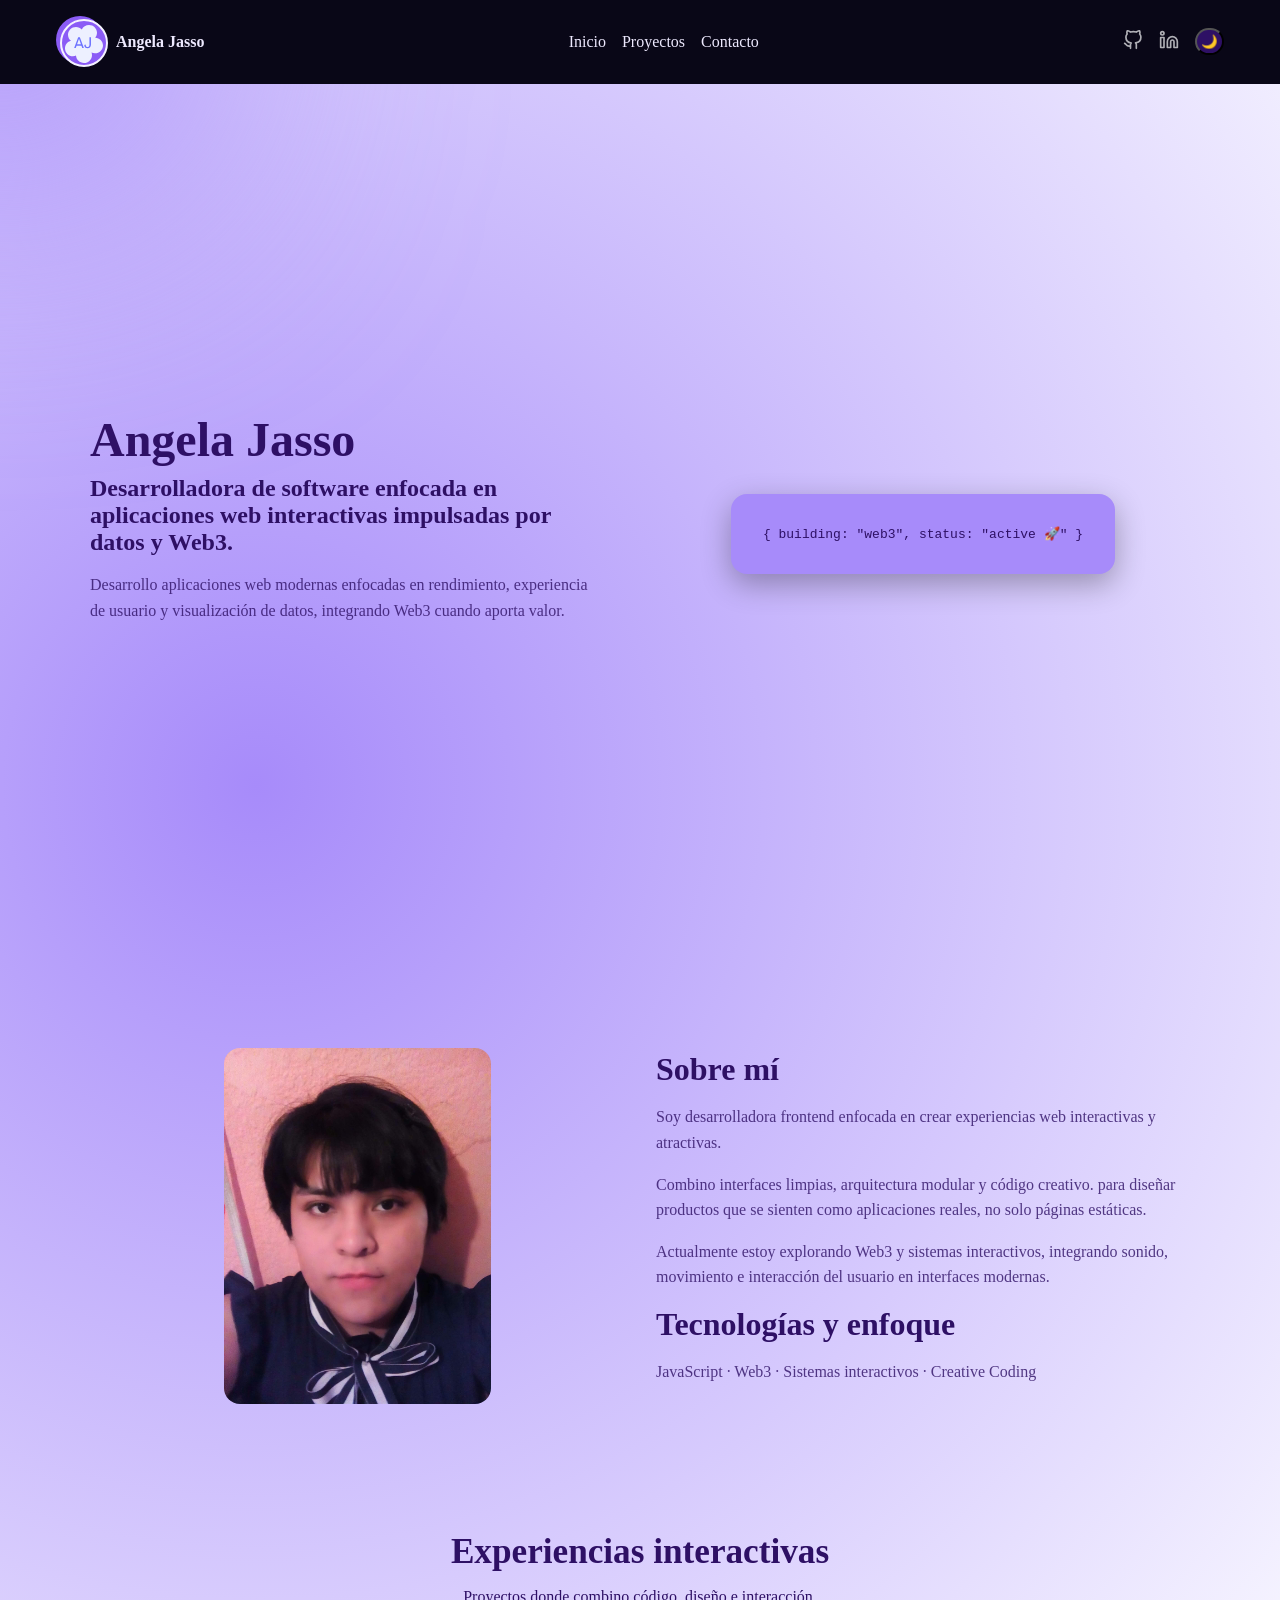
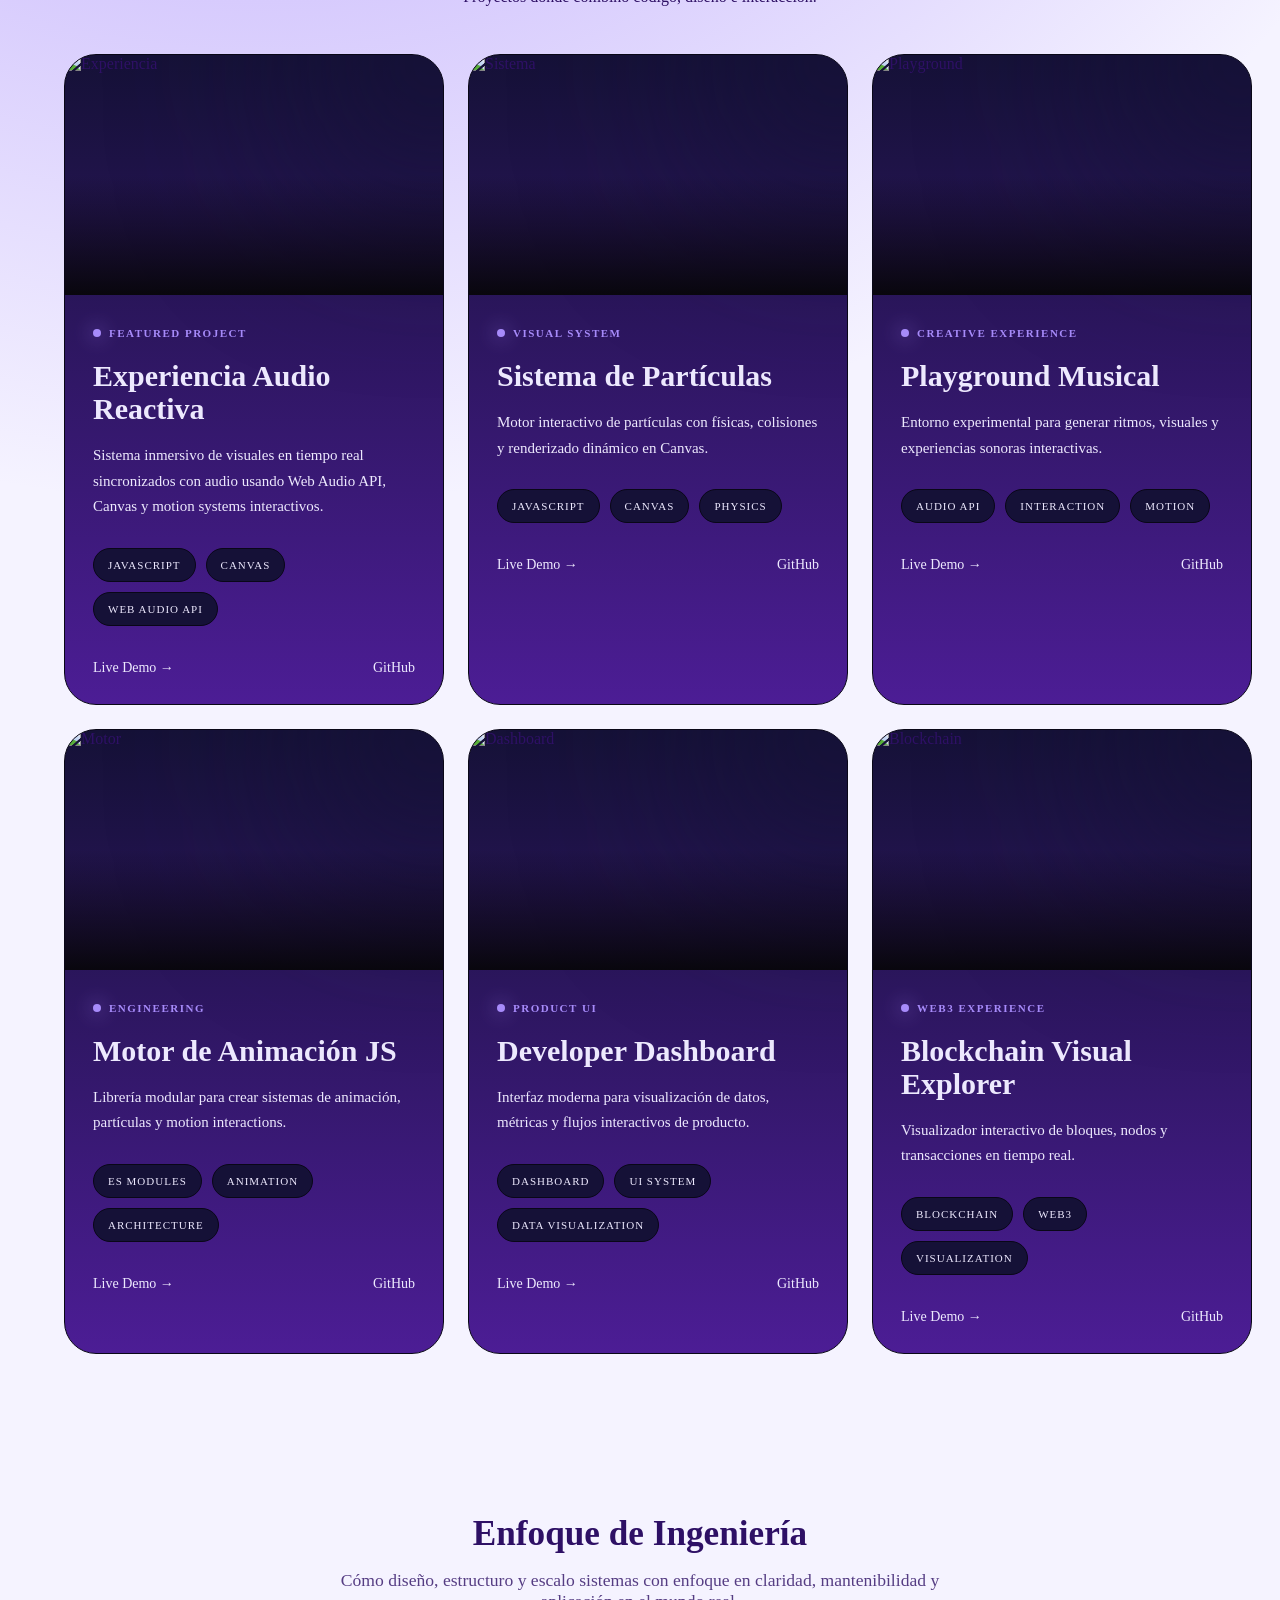
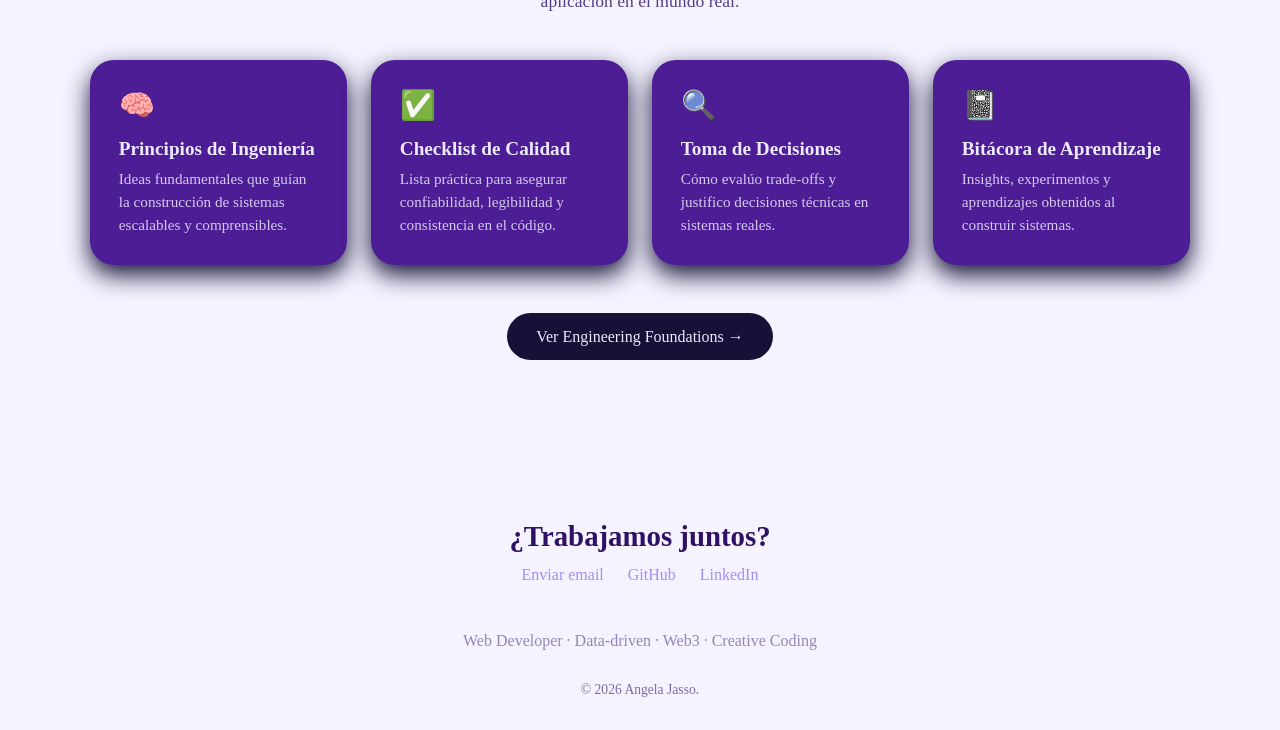
==== commit b1c00f94: "add design responsive" ====
--- a/index.html
+++ b/index.html
@@ -219,8 +219,8 @@
 
       <div class="footer__actions">
         <a href="mailto:tuemail@correo.com" class="footer__link">Enviar email</a>
-        <a href="https://github.com/tuusuario" target="_blank" class="footer__link">GitHub</a>
-        <a href="https://linkedin.com/in/tuusuario" target="_blank" class="footer__link">LinkedIn</a>
+        <a href="https://github.com/angelajasso/" target="_blank" class="footer__link">GitHub</a>
+        <a href="https://www.linkedin.com/in/angelajasso/" target="_blank" class="footer__link">LinkedIn</a>
       </div>
     </div>
 
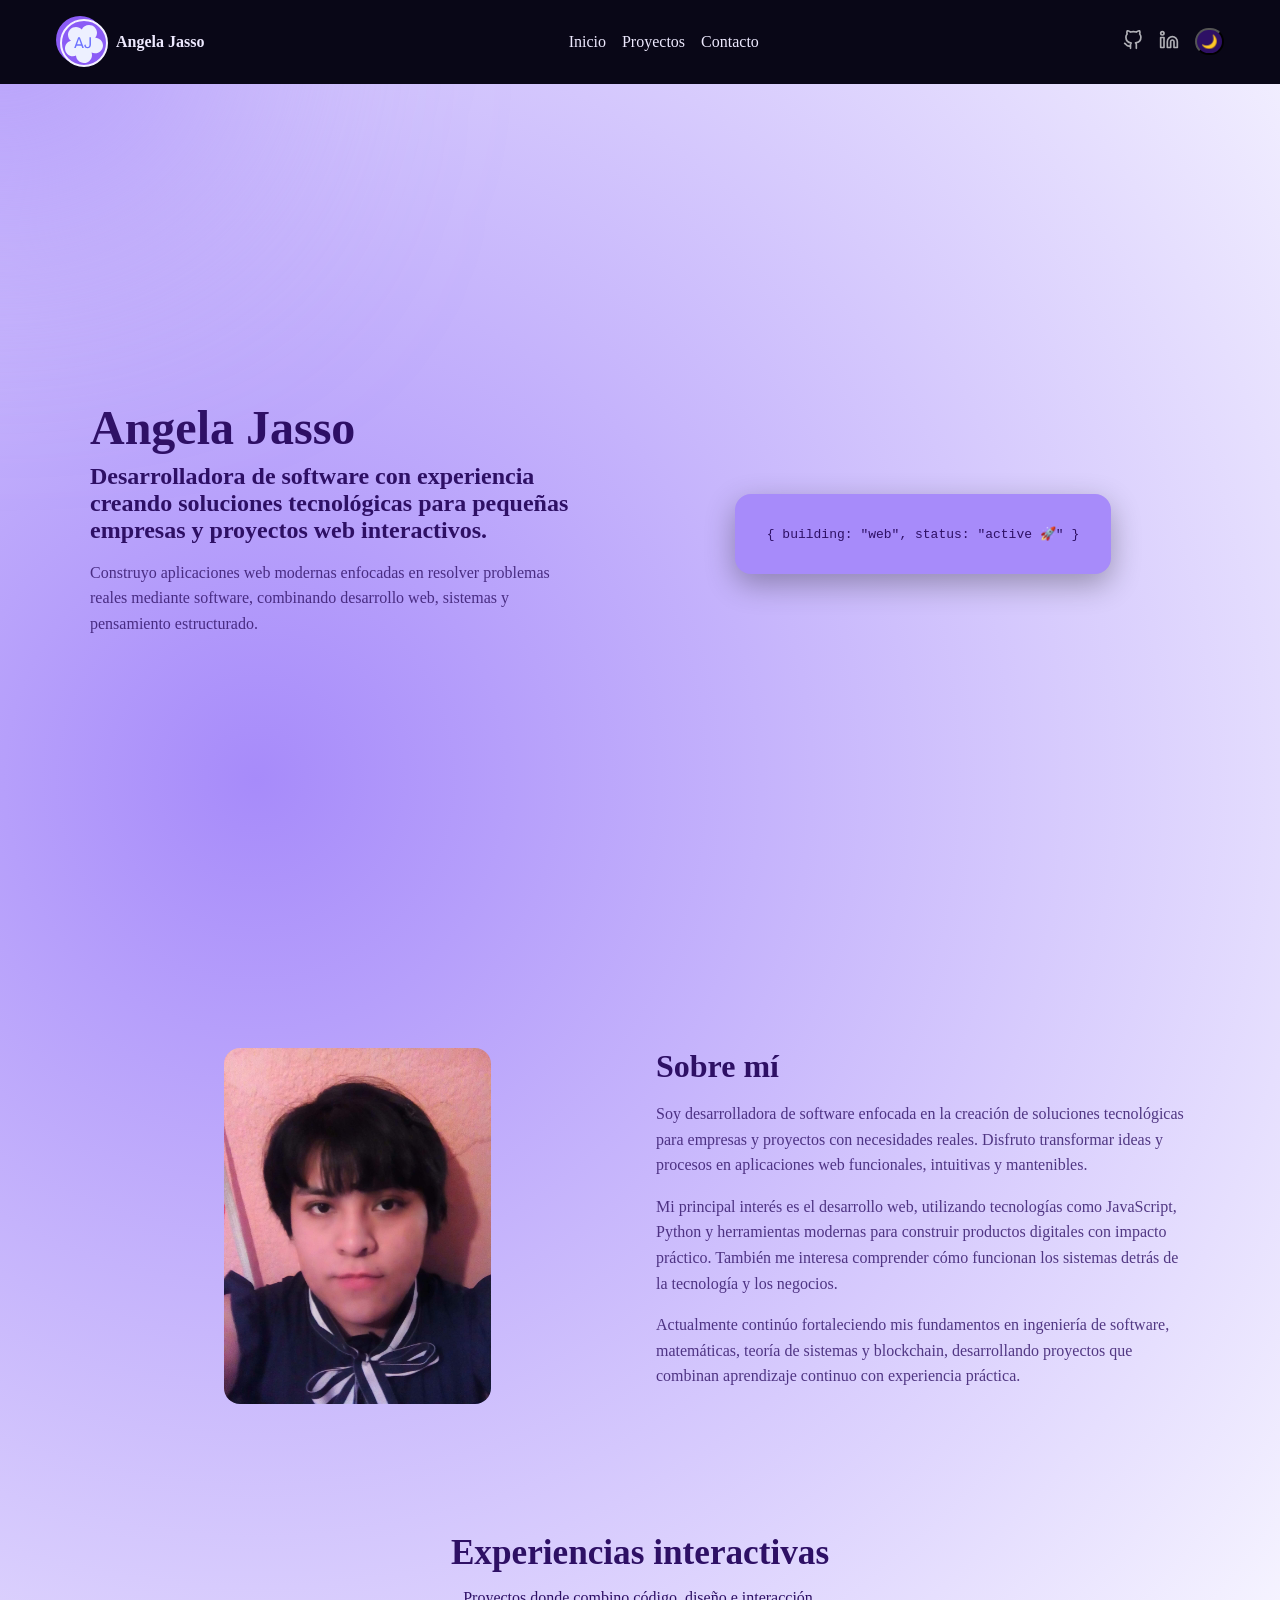
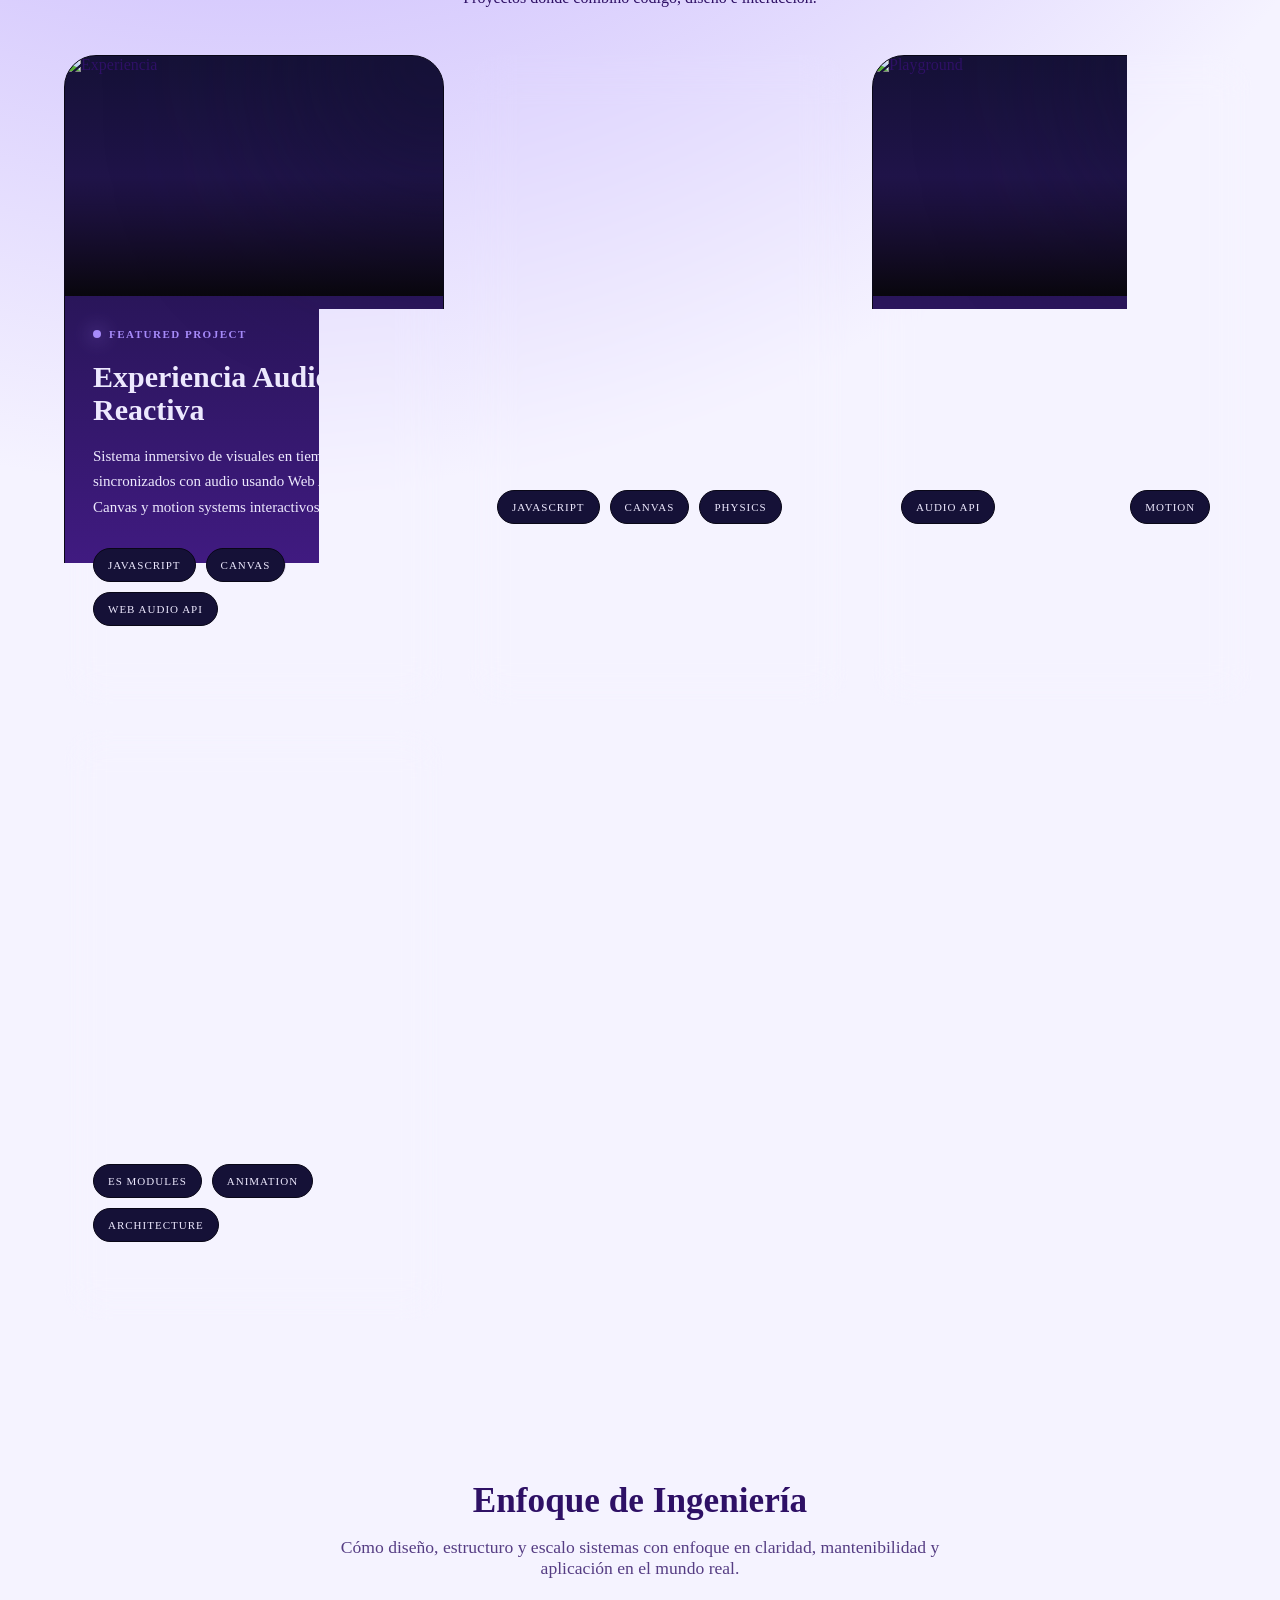
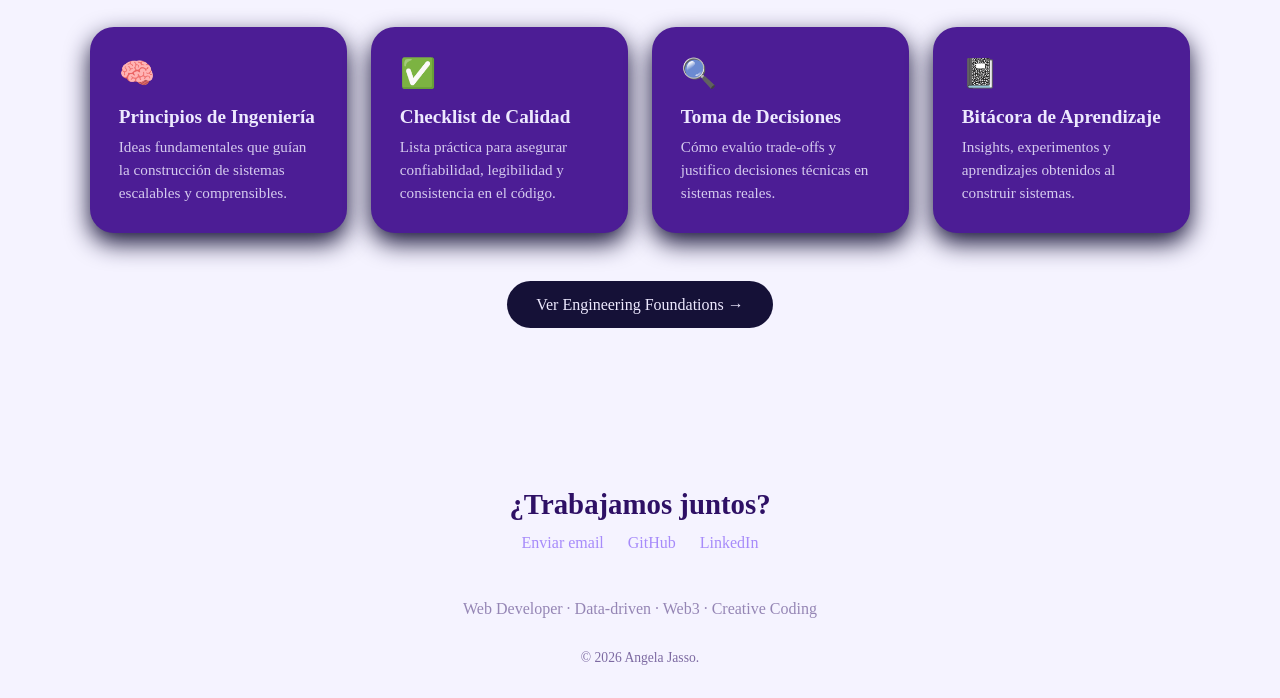
==== commit 523f615a: "feat: align hero section with professional profile" ====
--- a/index.html
+++ b/index.html
@@ -88,11 +88,11 @@
             <h1 class="hero__name">Angela Jasso</h1>
 
             <h2 class="hero__title">
-              Desarrolladora de software enfocada en aplicaciones web interactivas impulsadas por datos y Web3.
+              Desarrolladora de software con experiencia creando soluciones tecnológicas para pequeñas empresas y proyectos web interactivos.
             </h2>
 
             <p class="hero__description">
-              Desarrollo aplicaciones web modernas enfocadas en rendimiento, experiencia de usuario y visualización de datos, integrando Web3 cuando aporta valor.
+              Construyo aplicaciones web modernas enfocadas en resolver problemas reales mediante software, combinando desarrollo web, sistemas y pensamiento estructurado.
             </p>
           </div>
 
@@ -100,7 +100,7 @@
           <div class="hero__visual">
             <div class="hero__card">
               <p class="hero__code">
-                { building: "web3", status: "active 🚀" }
+                { building: "web", status: "active 🚀" }
               </p>
             </div>
           </div>
@@ -121,25 +121,17 @@
           <div class="about__content">
             <h2 class="about__title">Sobre mí</h2>
             <p class="about__text">
-              Soy desarrolladora frontend enfocada en crear experiencias web
-              interactivas y atractivas.
+              Soy desarrolladora de software enfocada en la creación de soluciones tecnológicas para empresas y proyectos con necesidades reales. Disfruto transformar ideas y procesos en aplicaciones web funcionales, intuitivas y mantenibles.
             </p>
 
             <p class="about__text">
-              Combino interfaces limpias, arquitectura modular y código
-              creativo. para diseñar productos que se sienten como aplicaciones
-              reales, no solo páginas estáticas.
+              Mi principal interés es el desarrollo web, utilizando tecnologías como JavaScript, Python y herramientas modernas para construir productos digitales con impacto práctico. También me interesa comprender cómo funcionan los sistemas detrás de la tecnología y los negocios.
             </p>
 
             <p class="about__text">
-              Actualmente estoy explorando Web3 y sistemas interactivos,
-              integrando sonido, movimiento e interacción del usuario en
-              interfaces modernas.
-            </p>
-
-            <section class="stack">
-              <h2 class="about__title">Tecnologías y enfoque</h2>
-              <p class="about__text">JavaScript · Web3 · Sistemas interactivos · Creative Coding</p>
+              Actualmente continúo fortaleciendo mis fundamentos en ingeniería de software, matemáticas, teoría de sistemas y blockchain, desarrollando proyectos que combinan aprendizaje continuo con experiencia práctica.
+            </p>
+
           </div>
         </div>
       </section>
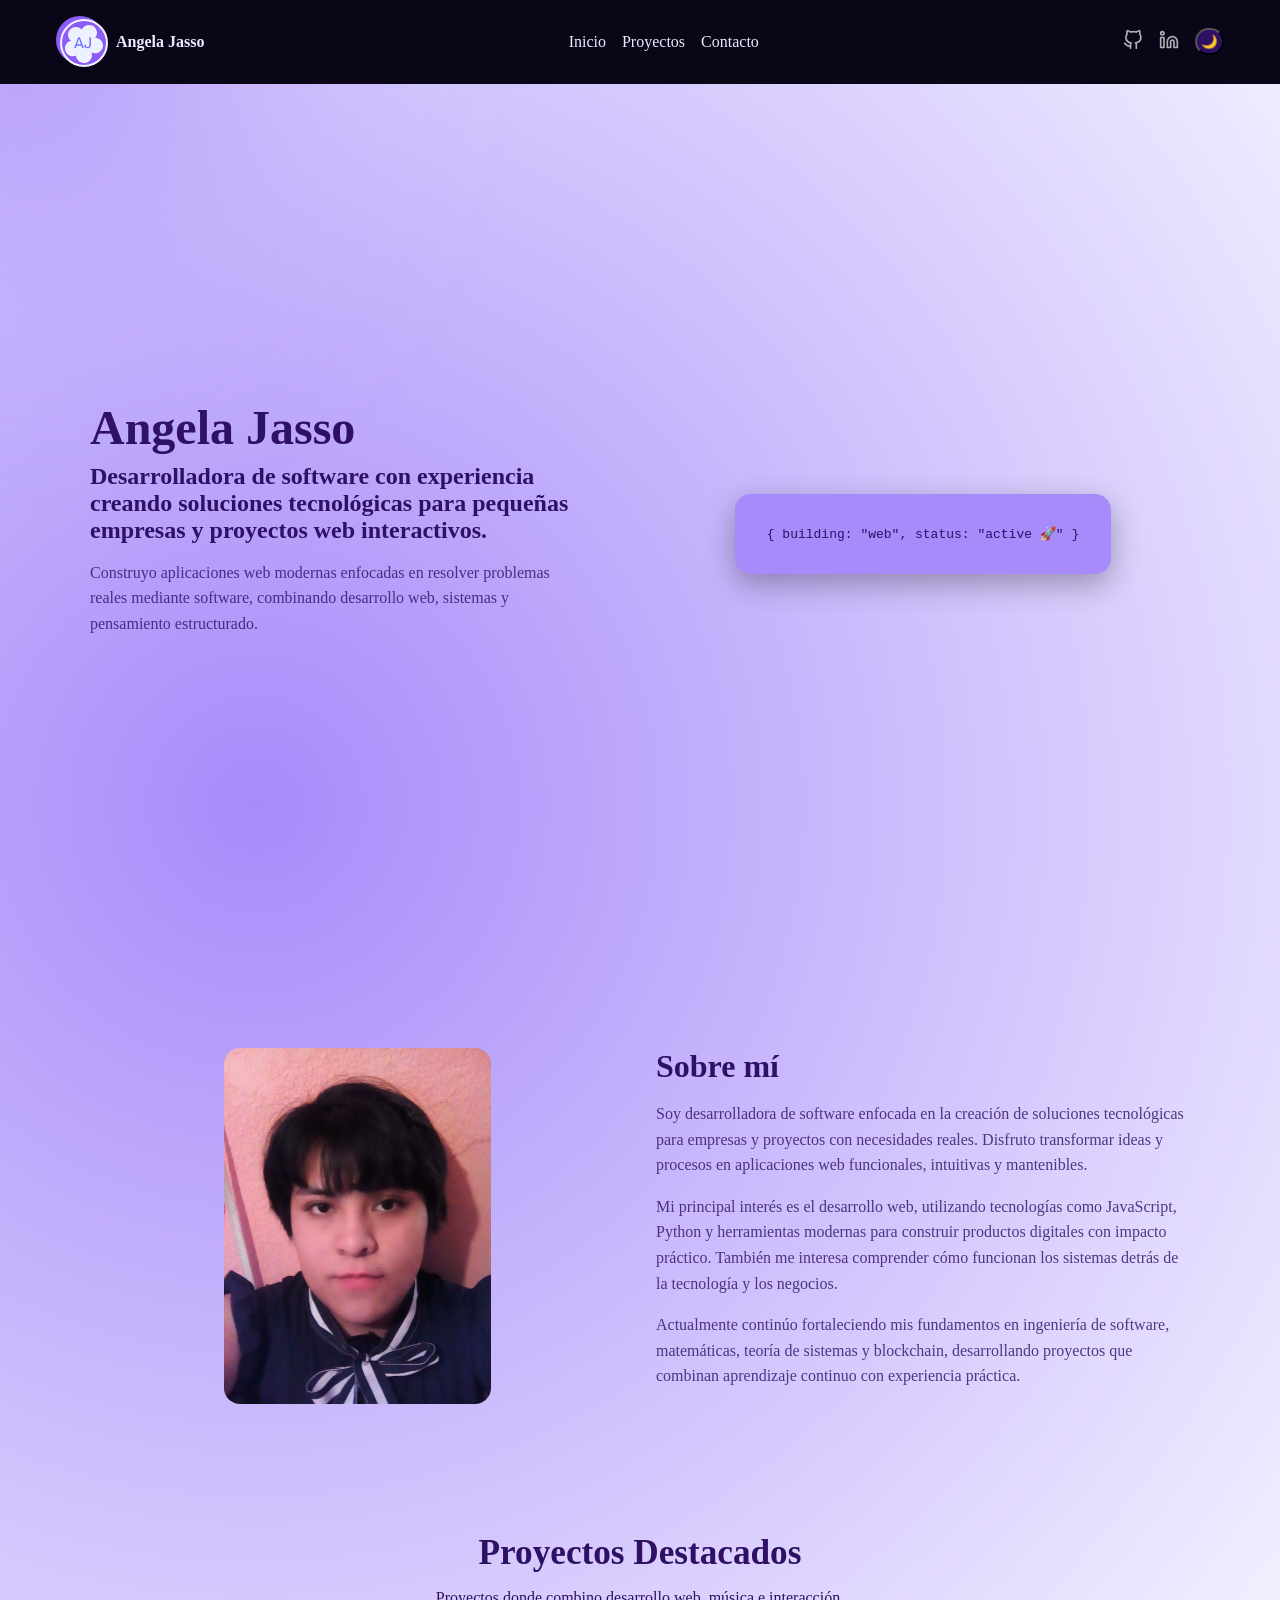
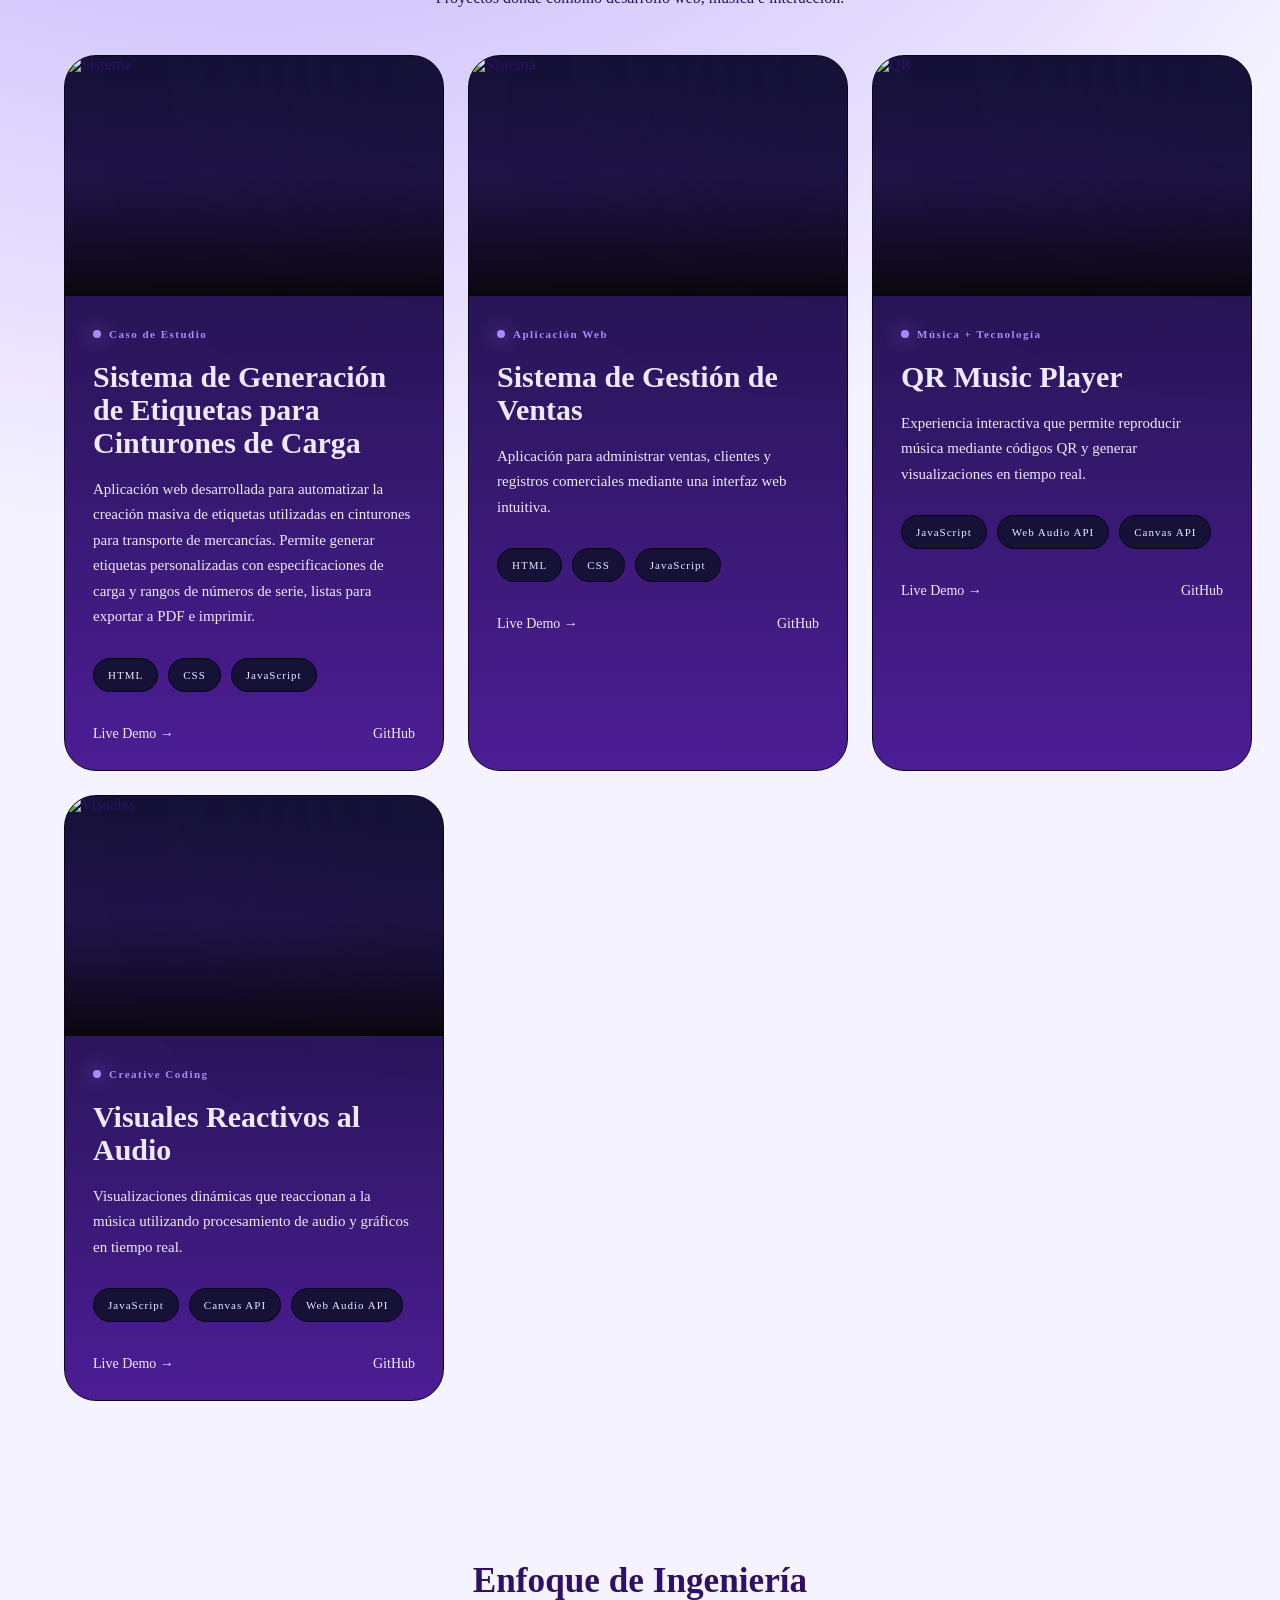
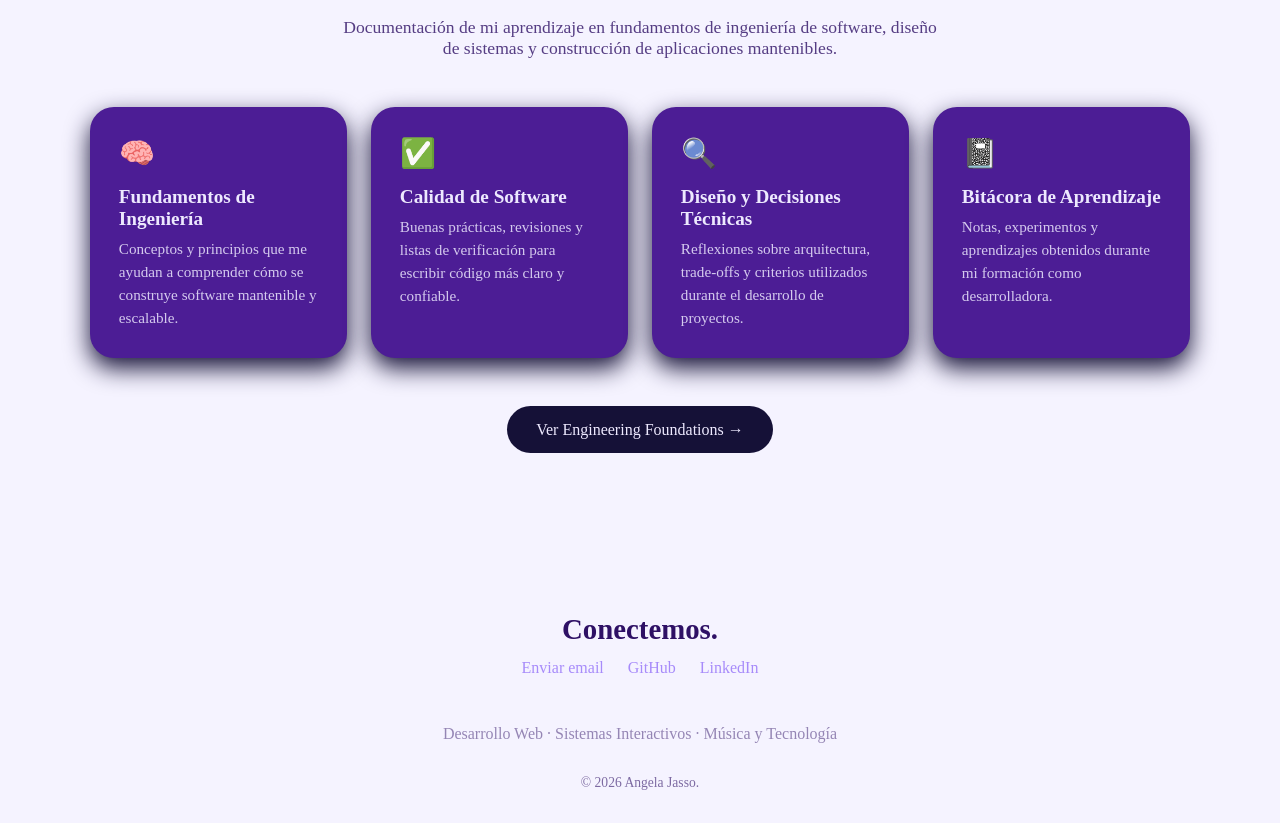
==== commit 9932cc47: "feat: complete portfolio v3 foundation" ====
--- a/index.html
+++ b/index.html
@@ -139,8 +139,8 @@
       <!-- 🧊 PROJECTS -->
       <section class="projects__container">
         <div class="projects__header">
-          <h2 >Experiencias interactivas</h2>
-          <p >Proyectos donde combino código, diseño e interacción.</p>
+          <h2 >Proyectos Destacados</h2>
+          <p >Proyectos donde combino desarrollo web, música e interacción.</p>
         </div>
 
         <section class="projects" id="projects"></section>
@@ -152,8 +152,7 @@
             <header class="engineering__header">
               <h2 class="engineering__title">Enfoque de Ingeniería</h2>
               <p class="engineering__description">
-        Cómo diseño, estructuro y escalo sistemas con enfoque en claridad,
-        mantenibilidad y aplicación en el mundo real.
+                  Documentación de mi aprendizaje en fundamentos de ingeniería de software, diseño de sistemas y construcción de aplicaciones mantenibles.
               </p>
             </header>
 
@@ -161,25 +160,25 @@
       
             <a href="https://github.com/#" target="_blank" class="engineering__card">
             <div class="card__icon">🧠</div>
-              <h3 class="card__title">Principios de Ingeniería</h3>
+              <h3 class="card__title">Fundamentos de Ingeniería</h3>
               <p class="card__text">
-          Ideas fundamentales que guían la construcción de sistemas escalables y comprensibles.
+          Conceptos y principios que me ayudan a comprender cómo se construye software mantenible y escalable.
               </p>
             </a>
 
             <a href="https://github.com/#" target="_blank" class="engineering__card">
               <div class="card__icon">✅</div>
-                <h3 class="card__title">Checklist de Calidad</h3>
+                <h3 class="card__title">Calidad de Software</h3>
                 <p class="card__text">
-          Lista práctica para asegurar confiabilidad, legibilidad y consistencia en el código.
+          Buenas prácticas, revisiones y listas de verificación para escribir código más claro y confiable.
                 </p>
             </a>
 
             <a href="https://github.com/#" target="_blank" class="engineering__card">
               <div class="card__icon">🔍</div>
-                <h3 class="card__title">Toma de Decisiones</h3>
+                <h3 class="card__title">Diseño y Decisiones Técnicas</h3>
                 <p class="card__text">
-          Cómo evalúo trade-offs y justifico decisiones técnicas en sistemas reales.
+          Reflexiones sobre arquitectura, trade-offs y criterios utilizados durante el desarrollo de proyectos.
                 </p>
             </a>
 
@@ -187,7 +186,7 @@
               <div class="card__icon">📓</div>
                 <h3 class="card__title">Bitácora de Aprendizaje</h3>
                 <p class="card__text">
-          Insights, experimentos y aprendizajes obtenidos al construir sistemas.
+          Notas, experimentos y aprendizajes obtenidos durante mi formación como desarrolladora.
                 </p>
             </a>
 
@@ -207,7 +206,7 @@
   <div class="footer__container">
 
     <div class="footer__content">
-      <h3 class="footer__title">¿Trabajamos juntos?</h3>
+      <h3 class="footer__title">Conectemos.</h3>
 
       <div class="footer__actions">
         <a href="mailto:tuemail@correo.com" class="footer__link">Enviar email</a>
@@ -217,7 +216,7 @@
     </div>
 
     <div class="footer__bottom">
-      <p class="footer__text">Web Developer · Data-driven · Web3 · Creative Coding</p>
+      <p class="footer__text">Desarrollo Web · Sistemas Interactivos · Música y Tecnología</p>
       <p class="footer__brand">© <span id="year"></span> Angela Jasso.</p>
     </div>
 
